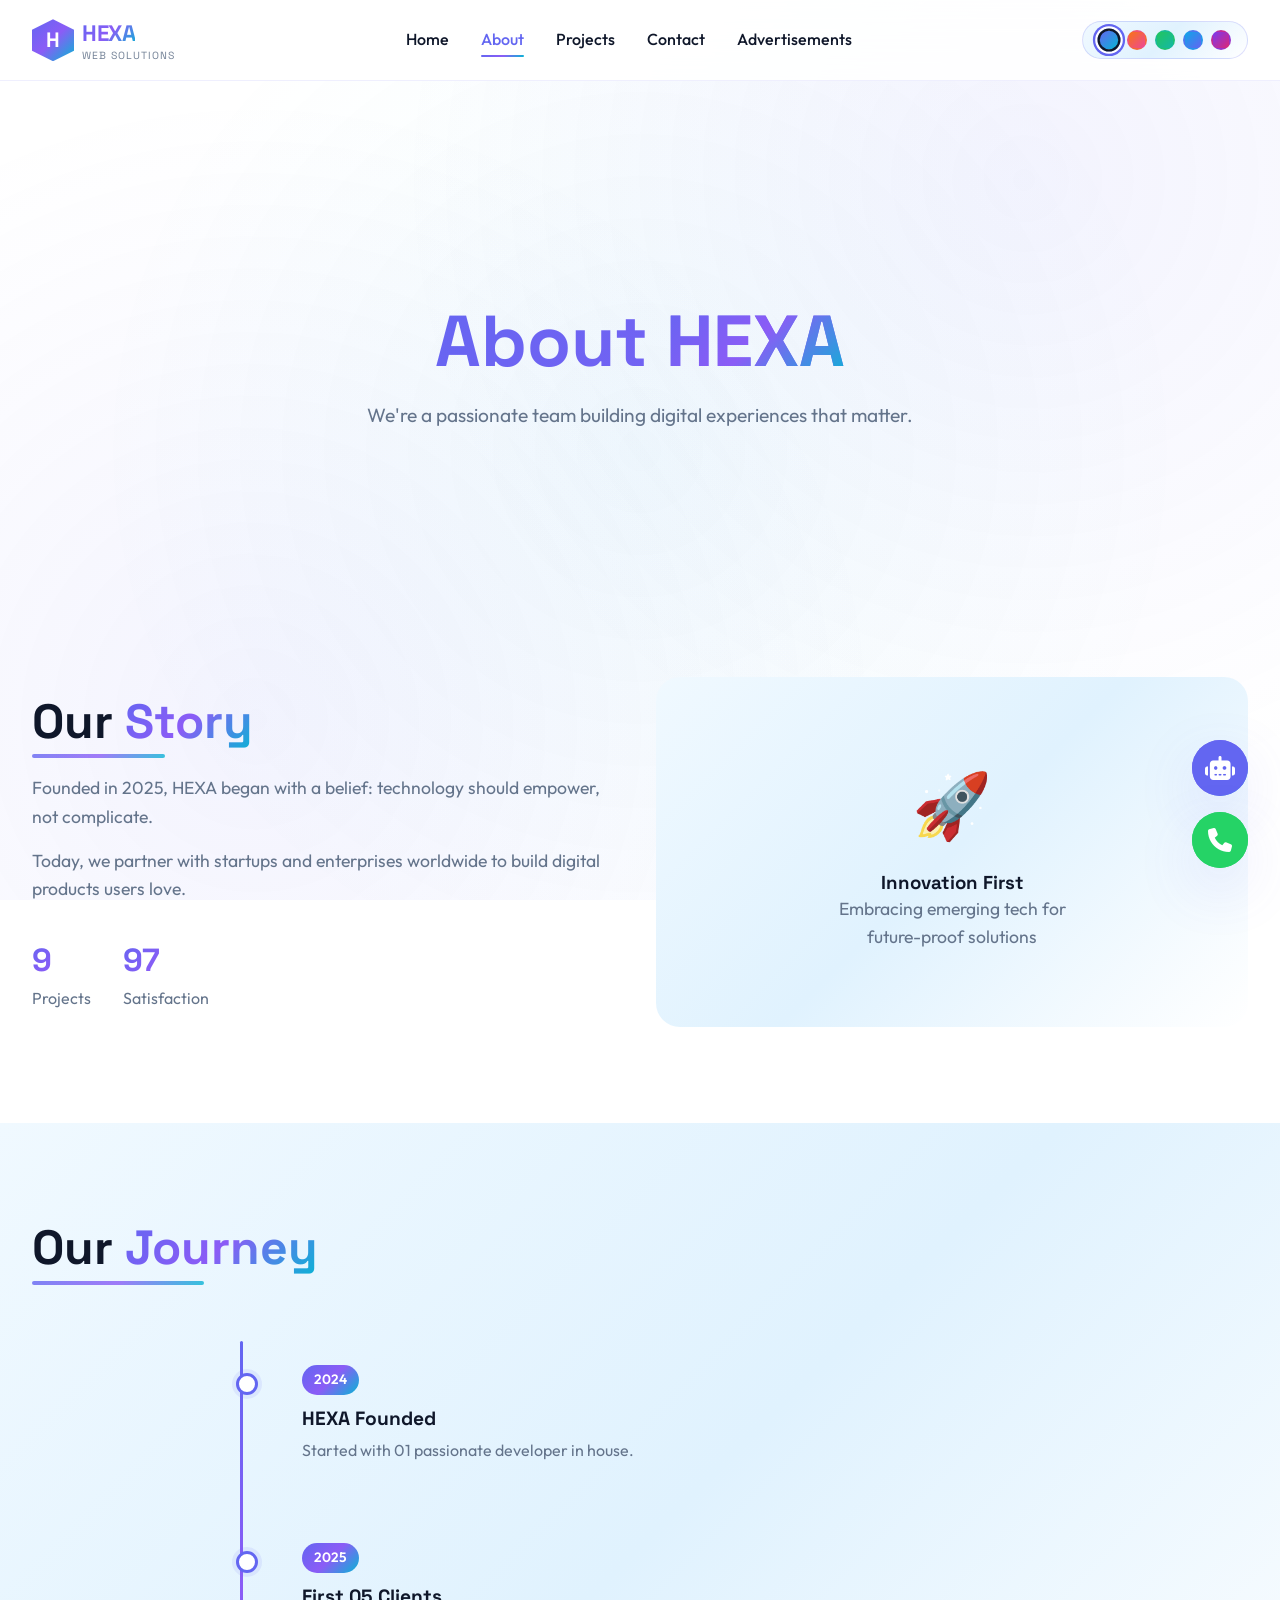
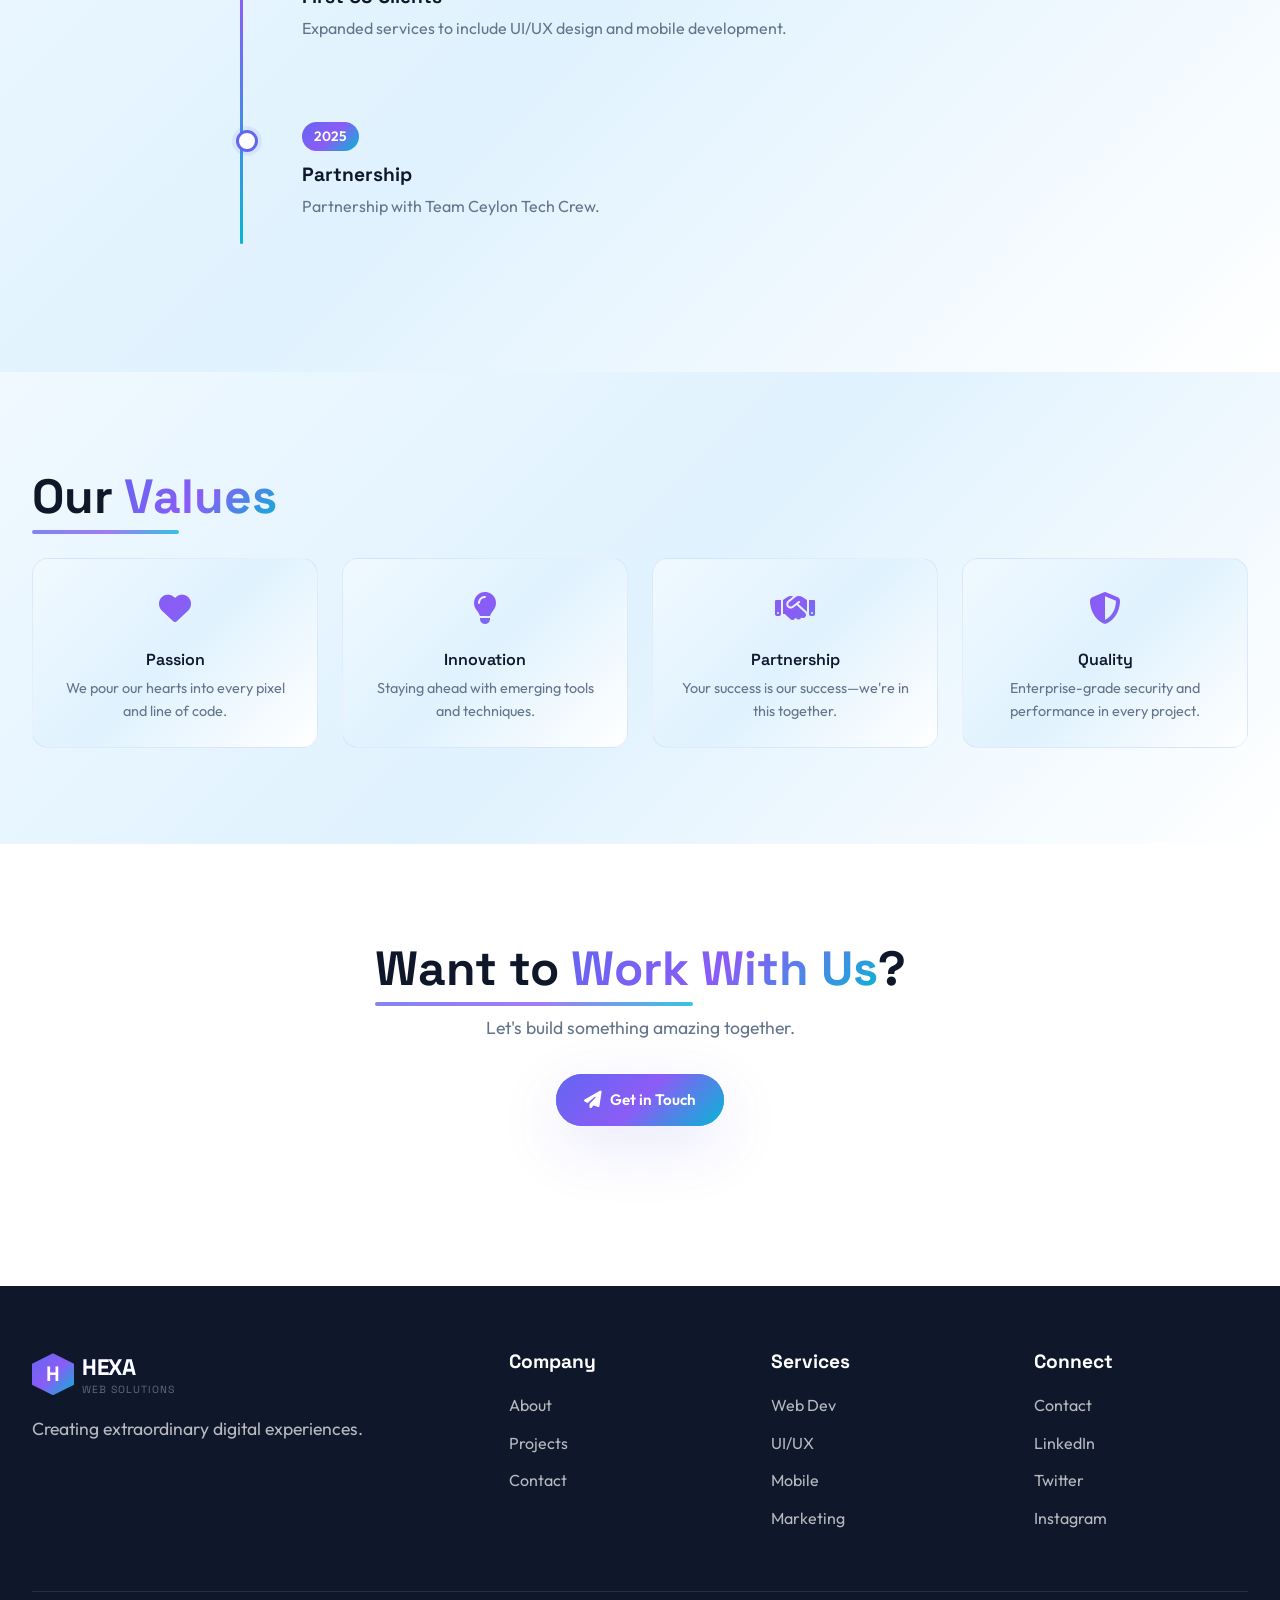
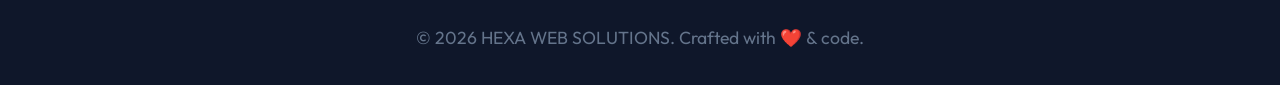
==== about.html @ 8343ac55 "Update about.html" ====
<!DOCTYPE html>
<html lang="en">
<head>
  <meta charset="UTF-8"/>
  <meta name="viewport" content="width=device-width, initial-scale=1.0"/>
  <title>About Us | HEXA WEB SOLUTIONS</title>
  <link rel="stylesheet" href="https://cdnjs.cloudflare.com/ajax/libs/font-awesome/6.4.0/css/all.min.css"/>
  <link href="https://fonts.googleapis.com/css2?family=Outfit:wght@300;400;500;600;700;800&family=Space+Grotesk:wght@400;500;600;700&display=swap" rel="stylesheet"/>
  <link rel="stylesheet" href="style.css"/>
  <link rel="icon" href="data:image/svg+xml,<svg xmlns='http://www.w3.org/2000/svg' viewBox='0 0 100 100'><polygon points='50,5 95,27 95,73 50,95 5,73 5,27' fill='%236366f1'/><text x='50' y='58' font-family='Arial' font-size='40' fill='white' text-anchor='middle' font-weight='bold'>H</text></svg>"/>
</head>
<body>
  <div class="loader"><div class="loader-content"><div class="loader-logo"></div><div class="loader-text">HEXA</div></div></div>
  <div class="particles"></div>

  <header>
    <div class="container">
      <nav>
        <a href="index.html" class="logo-custom">
          <div class="logo-hexagon"></div>
          <div><span class="logo-text-custom">HEXA</span><span class="logo-tagline">Web Solutions</span></div>
        </a>
        <ul class="nav-links">
          <li><a href="index.html">Home</a></li>
          <li><a href="about.html" class="active">About</a></li>
          <li><a href="projects.html">Projects</a></li>
          <li><a href="contact.html">Contact</a></li>

<li><a href="advertisements.html">Advertisements</a></li>
        </ul>
        <div class="theme-switcher">
          <div class="theme-dot aurora active"></div>
          <div class="theme-dot sunset"></div>
          <div class="theme-dot forest"></div>
          <div class="theme-dot ocean"></div>
          <div class="theme-dot royal"></div>
        </div>
        <div class="mobile-toggle"><span></span><span></span><span></span></div>
      </nav>
    </div>
  </header>

  <section class="hero" style="min-height:50vh;padding-top:6rem;text-align:center">
    <div class="container">
      <h1 data-animate>About <span style="background:var(--gradient-1);-webkit-background-clip:text;-webkit-text-fill-color:transparent">HEXA</span></h1>
      <p data-animate style="animation-delay:0.2s;font-size:1.2rem;max-width:650px;margin:1rem auto">We're a passionate team building digital experiences that matter.</p>
    </div>
  </section>

  <!-- Story Section -->
  <section>
    <div class="container">
      <div class="grid" style="grid-template-columns:1fr 1fr;align-items:center">
        <div data-animate>
          <h2 style="margin-bottom:1.5rem">Our <span style="background:var(--gradient-1);-webkit-background-clip:text;-webkit-text-fill-color:transparent">Story</span></h2>
          <p style="margin-bottom:1rem">Founded in 2025, HEXA began with a belief: technology should empower, not complicate.</p>
          <p style="margin-bottom:1.5rem">Today, we partner with startups and enterprises worldwide to build digital products users love.</p>
          <div style="display:flex;gap:2rem;margin-top:2rem">
            <div><div class="stat-number" data-count="10" style="font-size:2rem">0</div><div style="color:var(--gray)">Projects</div></div>
            <div><div class="stat-number" data-count="98" style="font-size:2rem">0</div><div style="color:var(--gray)">Satisfaction</div></div>
          </div>
        </div>
        <div data-animate style="animation-delay:0.2s">
          <div style="background:var(--gradient-2);border-radius:var(--radius-lg);padding:2rem;height:350px;display:flex;align-items:center;justify-content:center;position:relative;overflow:hidden">
            <div style="text-align:center">
              <div style="font-size:4rem;margin-bottom:1rem">🚀</div>
              <h3>Innovation First</h3>
              <p style="max-width:280px;margin:0 auto;color:var(--gray)">Embracing emerging tech for future-proof solutions</p>
            </div>
          </div>
        </div>
      </div>
    </div>
  </section>

  <!-- Timeline -->
  <section style="background:var(--gradient-2)">
    <div class="container">
      <div class="section-header">
        <h2 data-animate>Our <span style="background:var(--gradient-1);-webkit-background-clip:text;-webkit-text-fill-color:transparent">Journey</span></h2>
      </div>
      <div class="timeline">
        <div class="timeline-item" data-animate>
          <span class="timeline-year">2024</span>
          <h4 class="timeline-title">HEXA Founded</h4>
          <p class="timeline-desc">Started with 01 passionate developer in house.</p>
        </div>
        <div class="timeline-item" data-animate style="animation-delay:0.1s">
          <span class="timeline-year">2025</span>
          <h4 class="timeline-title">First 05 Clients</h4>
          <p class="timeline-desc">Expanded services to include UI/UX design and mobile development.</p>
        </div>
        <div class="timeline-item" data-animate style="animation-delay:0.2s">
          <span class="timeline-year">2025</span>
          <h4 class="timeline-title">Partnership</h4>
          <p class="timeline-desc">Partnership with Team Ceylon Tech Crew.</p>
        </div>
        
      </div>
    </div>
  </section>

 

  <!-- Values -->
  <section style="background:var(--gradient-2)">
    <div class="container">
      <div class="section-header">
        <h2 data-animate>Our <span style="background:var(--gradient-1);-webkit-background-clip:text;-webkit-text-fill-color:transparent">Values</span></h2>
      </div>
      <div class="values-grid">
        <div class="value-card" data-animate>
          <div class="value-icon"><i class="fas fa-heart"></i></div>
          <h4 class="value-title">Passion</h4>
          <p class="value-desc">We pour our hearts into every pixel and line of code.</p>
        </div>
        <div class="value-card" data-animate style="animation-delay:0.1s">
          <div class="value-icon"><i class="fas fa-lightbulb"></i></div>
          <h4 class="value-title">Innovation</h4>
          <p class="value-desc">Staying ahead with emerging tools and techniques.</p>
        </div>
        <div class="value-card" data-animate style="animation-delay:0.2s">
          <div class="value-icon"><i class="fas fa-handshake"></i></div>
          <h4 class="value-title">Partnership</h4>
          <p class="value-desc">Your success is our success—we're in this together.</p>
        </div>
        <div class="value-card" data-animate>
          <div class="value-icon"><i class="fas fa-shield-alt"></i></div>
          <h4 class="value-title">Quality</h4>
          <p class="value-desc">Enterprise-grade security and performance in every project.</p>
        </div>
      </div>
    </div>
  </section>

  <!-- CTA -->
  <section style="text-align:center">
    <div class="container">
      <div data-animate>
        <h2 style="margin-bottom:1rem">Want to <span style="background:var(--gradient-1);-webkit-background-clip:text;-webkit-text-fill-color:transparent">Work With Us</span>?</h2>
        <p style="max-width:550px;margin:0 auto 2rem">Let's build something amazing together.</p>
        <a href="contact.html" class="btn btn-primary"><i class="fas fa-paper-plane"></i> Get in Touch</a>
      </div>
    </div>
  </section>

  <!-- Footer (same as index.html) -->
  <footer>
    <div class="container">
      <div class="footer-content">
        <div class="footer-brand">
          <a href="index.html" class="logo-custom">
            <div class="logo-hexagon"></div>
            <div><span class="logo-text-custom">HEXA</span><span class="logo-tagline">Web Solutions</span></div>
          </a>
          <p style="color:rgba(255,255,255,0.7);margin-top:1rem">Creating extraordinary digital experiences.</p>
        </div>
        <div class="footer-links">
          <h4>Company</h4>
          <ul><li><a href="about.html">About</a></li><li><a href="projects.html">Projects</a></li><li><a href="contact.html">Contact</a></li></ul>
        </div>
        <div class="footer-links">
          <h4>Services</h4>
          <ul><li><a href="about.html">Web Dev</a></li><li><a href="about.html">UI/UX</a></li><li><a href="about.html">Mobile</a></li><li><a href="about.html">Marketing</a></li></ul>
        </div>
        <div class="footer-links">
          <h4>Connect</h4>
          <ul><li><a href="contact.html">Contact</a></li><li><a href="#">LinkedIn</a></li><li><a href="#">Twitter</a></li><li><a href="#">Instagram</a></li></ul>
        </div>
      </div>
      <div class="footer-bottom"><p>&copy; 2026 HEXA WEB SOLUTIONS. Crafted with ❤️ & code.</p></div>
    </div>
  </footer>

  <div class="fab-container">
    <button class="fab chatbot"><i class="fas fa-robot"></i></button>
    <button class="fab whatsapp"><i class="fa fa-phone"></i></button>
  </div>
  <div class="chatbot-modal">
    <div class="chatbot-header"><h4><i class="fas fa-robot"></i> HEXA Bot</h4><button class="chatbot-close">&times;</button></div>
    <div class="chatbot-body"><div class="chat-message bot">👋 Hi! I'm HEXA Bot. How can I help?</div></div>
    <div class="chatbot-input"><input type="text" placeholder="Type..."/><button><i class="fas fa-paper-plane"></i></button></div>
  </div>

  <script src="themes.js"></script>
  <script src="script.js"></script>
  <script>
    // Animate counters on about page
    document.addEventListener('DOMContentLoaded', () => {
      document.querySelectorAll('.stat-number[data-count]').forEach(counter => {
        const target = parseInt(counter.dataset.count);
        const duration = 2000;
        const start = performance.now();
        function update(t) {
          const progress = Math.min((t - start) / duration, 1);
          const ease = 1 - Math.pow(1 - progress, 3);
          counter.textContent = Math.floor(ease * target) + (target >= 100 ? '+' : '');
          if (progress < 1) requestAnimationFrame(update);
        }
        requestAnimationFrame(update);
      });
    });
  </script>
</body>
</html>
---- style.css ----
/* ========================================
   HEXA WEB SOLUTIONS - COMPLETE STYLESHEET
   ======================================== */
@import url('https://fonts.googleapis.com/css2?family=Outfit:wght@300;400;500;600;700;800&family=Space+Grotesk:wght@400;500;600;700&display=swap');

/* ========== THEME VARIABLES ========== */
:root {
  --primary: #6366f1;
  --primary-dark: #4f46e5;
  --secondary: #8b5cf6;
  --accent: #06b6d4;
  --accent-2: #14b8a6;
  --dark: #0f172a;
  --light: #f8fafc;
  --white: #ffffff;
  --gray: #64748b;
  --success: #10b981;
  --warning: #f59e0b;
  --danger: #ef4444;
  --gradient-1: linear-gradient(135deg, #6366f1, #8b5cf6, #06b6d4);
  --gradient-2: linear-gradient(135deg, #f0f9ff, #e0f2fe, #ffffff);
  --gradient-3: linear-gradient(135deg, #6366f122, #8b5cf622, transparent);
  --shadow-sm: 0 2px 4px rgba(0,0,0,0.05);
  --shadow: 0 4px 20px rgba(0,0,0,0.08);
  --shadow-lg: 0 20px 60px rgba(99,102,241,0.15);
  --shadow-glow: 0 0 40px rgba(99,102,241,0.3);
  --primary-rgb: 99, 102, 241;
  --accent-rgb: 6, 182, 212;
  --radius: 16px;
  --radius-lg: 24px;
  --radius-xl: 32px;
  --transition: all 0.4s cubic-bezier(0.175, 0.885, 0.32, 1.275);
  --transition-sm: all 0.2s ease;
}

/* ========== THEME VARIANTS ========== */
[data-theme="sunset"] {
  --primary: #f97316; --primary-dark: #ea580c; --secondary: #ec4899; --accent: #fbbf24; --accent-2: #f59e0b;
  --dark: #1e1b4b; --gradient-1: linear-gradient(135deg, #f97316, #ec4899, #fbbf24);
  --gradient-2: linear-gradient(135deg, #fff7ed, #fef3c7, #ffffff);
  --gradient-3: linear-gradient(135deg, #f9731622, #ec489922, transparent);
  --shadow-glow: 0 0 40px rgba(249, 115, 22, 0.3); --shadow-lg: 0 20px 60px rgba(249, 115, 22, 0.15);
  --primary-rgb: 249, 115, 22; --accent-rgb: 251, 191, 36;
}
[data-theme="forest"] {
  --primary: #22c55e; --primary-dark: #16a34a; --secondary: #14b8a6; --accent: #84cc16; --accent-2: #65a30d;
  --dark: #022c22; --gradient-1: linear-gradient(135deg, #22c55e, #14b8a6, #84cc16);
  --gradient-2: linear-gradient(135deg, #f0fdf4, #dcfce7, #ffffff);
  --gradient-3: linear-gradient(135deg, #22c55e22, #14b8a622, transparent);
  --shadow-glow: 0 0 40px rgba(34, 197, 94, 0.3); --shadow-lg: 0 20px 60px rgba(34, 197, 94, 0.15);
  --primary-rgb: 34, 197, 94; --accent-rgb: 132, 204, 22;
}
[data-theme="ocean"] {
  --primary: #0ea5e9; --primary-dark: #0284c7; --secondary: #6366f1; --accent: #22d3ee; --accent-2: #06b6d4;
  --dark: #0c1929; --gradient-1: linear-gradient(135deg, #0ea5e9, #6366f1, #22d3ee);
  --gradient-2: linear-gradient(135deg, #f0f9ff, #e0f2fe, #ffffff);
  --gradient-3: linear-gradient(135deg, #0ea5e922, #6366f122, transparent);
  --shadow-glow: 0 0 40px rgba(14, 165, 233, 0.3); --shadow-lg: 0 20px 60px rgba(14, 165, 233, 0.15);
  --primary-rgb: 14, 165, 233; --accent-rgb: 34, 211, 238;
}
[data-theme="royal"] {
  --primary: #7c3aed; --primary-dark: #6d28d9; --secondary: #db2777; --accent: #f472b6; --accent-2: #ec4899;
  --dark: #1e1b3a; --gradient-1: linear-gradient(135deg, #7c3aed, #db2777, #f472b6);
  --gradient-2: linear-gradient(135deg, #faf5ff, #f3e8ff, #ffffff);
  --gradient-3: linear-gradient(135deg, #7c3aed22, #db277722, transparent);
  --shadow-glow: 0 0 40px rgba(124, 58, 237, 0.3); --shadow-lg: 0 20px 60px rgba(124, 58, 237, 0.15);
  --primary-rgb: 124, 58, 237; --accent-rgb: 244, 114, 182;
}

/* ========== RESET & BASE ========== */
* { margin: 0; padding: 0; box-sizing: border-box; }
html { scroll-behavior: smooth; }
body {
  font-family: 'Outfit', sans-serif;
  background: var(--white);
  color: var(--dark);
  line-height: 1.6;
  overflow-x: hidden;
  position: relative;
}
body::before {
  content: ''; position: fixed; top: 0; left: 0; width: 100%; height: 100%;
  background: radial-gradient(circle at 20% 80%, rgba(var(--primary-rgb), 0.08) 0%, transparent 50%),
              radial-gradient(circle at 80% 20%, rgba(var(--primary-rgb), 0.08) 0%, transparent 50%),
              radial-gradient(circle at 50% 50%, rgba(var(--accent-rgb), 0.05) 0%, transparent 70%);
  pointer-events: none; z-index: -1; transition: background 0.5s ease;
}
h1, h2, h3, h4, h5, h6 { font-family: 'Space Grotesk', sans-serif; font-weight: 700; line-height: 1.2; }
h1 { font-size: clamp(2.5rem, 8vw, 4.5rem); background: var(--gradient-1); -webkit-background-clip: text; -webkit-text-fill-color: transparent; background-clip: text; animation: gradientShift 8s ease infinite; background-size: 300% 300%; }
@keyframes gradientShift { 0%, 100% { background-position: 0% 50%; } 50% { background-position: 100% 50%; } }
h2 { font-size: clamp(2rem, 5vw, 3rem); color: var(--dark); position: relative; display: inline-block; }
h2::after { content: ''; position: absolute; bottom: -8px; left: 0; width: 60%; height: 4px; background: var(--gradient-1); border-radius: 2px; opacity: 0.8; }
p { color: var(--gray); font-size: 1.1rem; }
a { text-decoration: none; color: inherit; transition: var(--transition-sm); }

/* ========== LAYOUT ========== */
.container { max-width: 1400px; margin: 0 auto; padding: 0 2rem; }
section { padding: 6rem 0; }
.grid { display: grid; gap: 2rem; grid-template-columns: repeat(auto-fit, minmax(300px, 1fr)); }

/* ========== HEADER & NAV ========== */
header { position: fixed; top: 0; left: 0; right: 0; z-index: 1000; padding: 1rem 0; transition: var(--transition); background: rgba(255,255,255,0.9); backdrop-filter: blur(20px); border-bottom: 1px solid rgba(var(--primary-rgb), 0.1); }
header.scrolled { padding: 0.75rem 0; box-shadow: var(--shadow); }
nav { display: flex; justify-content: space-between; align-items: center; }
.logo-custom { display: flex; align-items: center; gap: 0.5rem; font-family: 'Space Grotesk', sans-serif; font-weight: 800; font-size: 1.4rem; text-decoration: none; color: var(--dark); }
.logo-hexagon { width: 42px; height: 42px; position: relative; display: flex; align-items: center; justify-content: center; background: var(--gradient-1); clip-path: polygon(50% 0%, 100% 25%, 100% 75%, 50% 100%, 0% 75%, 0% 25%); transition: var(--transition); box-shadow: var(--shadow-glow); }
.logo-hexagon::before { content: 'H'; color: white; font-weight: 800; font-size: 1.3rem; font-family: 'Space Grotesk', sans-serif; }
.logo-hexagon:hover { transform: rotate(30deg) scale(1.1); box-shadow: 0 0 60px rgba(var(--primary-rgb), 0.6); }
.logo-text-custom { background: var(--gradient-1); -webkit-background-clip: text; -webkit-text-fill-color: transparent; background-clip: text; letter-spacing: -0.5px; }
.logo-tagline { display: block; font-size: 0.65rem; font-weight: 400; color: var(--gray); letter-spacing: 1px; text-transform: uppercase; margin-top: -4px; opacity: 0.9; }
.nav-links { display: flex; gap: 2rem; list-style: none; }
.nav-links a { font-weight: 500; position: relative; padding: 0.5rem 0; color: var(--dark); }
.nav-links a::after { content: ''; position: absolute; bottom: 0; left: 0; width: 0; height: 2px; background: var(--gradient-1); transition: var(--transition-sm); border-radius: 2px; }
.nav-links a:hover::after, .nav-links a.active::after { width: 100%; }
.nav-links a:hover, .nav-links a.active { color: var(--primary); }
.theme-switcher { display: flex; align-items: center; gap: 0.5rem; padding: 0.5rem 1rem; border-radius: 50px; background: var(--gradient-2); border: 1px solid rgba(var(--primary-rgb), 0.2); }
.theme-dot { width: 20px; height: 20px; border-radius: 50%; cursor: pointer; border: 2px solid transparent; transition: var(--transition-sm); }
.theme-dot.active { border-color: var(--dark); transform: scale(1.15); box-shadow: 0 0 0 2px var(--white), 0 0 0 4px var(--primary); }
.theme-dot.aurora { background: linear-gradient(135deg, #6366f1, #06b6d4); }
.theme-dot.sunset { background: linear-gradient(135deg, #f97316, #ec4899); }
.theme-dot.forest { background: linear-gradient(135deg, #22c55e, #14b8a6); }
.theme-dot.ocean { background: linear-gradient(135deg, #0ea5e9, #6366f1); }
.theme-dot.royal { background: linear-gradient(135deg, #7c3aed, #db2777); }
.mobile-toggle { display: none; flex-direction: column; gap: 5px; cursor: pointer; padding: 0.5rem; }
.mobile-toggle span { width: 25px; height: 3px; background: var(--dark); border-radius: 3px; transition: var(--transition-sm); }

/* ========== HERO ========== */
.hero { min-height: 100vh; display: flex; align-items: center; padding: 8rem 0 4rem; position: relative; overflow: hidden; }
.hero-content-compact { max-width: 650px; animation: fadeInUp 1s ease; }
@keyframes fadeInUp { from { opacity: 0; transform: translateY(40px); } to { opacity: 1; transform: translateY(0); } }
.hero-buttons-compact { display: flex; gap: 0.875rem; flex-wrap: wrap; margin-top: 1.5rem; }
.hero-shapes { position: absolute; width: 100%; height: 100%; top: 0; left: 0; pointer-events: none; }
.shape { position: absolute; border-radius: 50%; background: var(--gradient-3); animation: pulse 4s ease-in-out infinite; }
.shape:nth-child(1) { width: 300px; height: 300px; top: 10%; right: 20%; animation-delay: 0s; }
.shape:nth-child(2) { width: 200px; height: 200px; bottom: 20%; left: 10%; animation-delay: 2s; }
@keyframes pulse { 0%, 100% { transform: scale(1); opacity: 0.5; } 50% { transform: scale(1.2); opacity: 0.8; } }

/* ========== BUTTONS ========== */
.btn { display: inline-flex; align-items: center; gap: 0.5rem; padding: 0.875rem 1.75rem; border-radius: 50px; font-weight: 600; font-size: 0.95rem; cursor: pointer; transition: var(--transition); border: none; position: relative; overflow: hidden; }
.btn::before { content: ''; position: absolute; top: 0; left: -100%; width: 100%; height: 100%; background: var(--gradient-1); transition: var(--transition); z-index: -1; }
.btn-primary { background: var(--gradient-1); color: white; box-shadow: var(--shadow-lg); }
.btn-primary:hover { transform: translateY(-3px); box-shadow: 0 25px 80px rgba(var(--primary-rgb), 0.4); }
.btn-primary::before { left: 0; }
.btn-secondary { background: transparent; color: var(--primary); border: 2px solid var(--primary); }
.btn-secondary:hover { background: var(--primary); color: white; transform: translateY(-3px); }
.btn i { font-size: 1.1rem; }

/* ========== STATS ========== */
.stats-bar { display: grid; grid-template-columns: repeat(3, 1fr); gap: 1.5rem; padding: 2rem; background: var(--gradient-2); border-radius: var(--radius-lg); margin: 3rem 0; border: 1px solid rgba(var(--primary-rgb), 0.1); }
.stat-item { text-align: center; }
.stat-number { font-size: 2.5rem; font-weight: 700; background: var(--gradient-1); -webkit-background-clip: text; -webkit-text-fill-color: transparent; font-family: 'Space Grotesk', sans-serif; }
.stat-label { color: var(--gray); font-size: 0.95rem; margin-top: 0.25rem; }

/* ========== CARDS ========== */
.card { background: var(--white); border-radius: var(--radius-lg); padding: 2rem; box-shadow: var(--shadow); transition: var(--transition); border: 1px solid rgba(var(--primary-rgb), 0.1); position: relative; overflow: hidden; }
.card::before { content: ''; position: absolute; top: 0; left: 0; right: 0; height: 4px; background: var(--gradient-1); transform: scaleX(0); transition: var(--transition-sm); transform-origin: left; }
.card:hover { transform: translateY(-8px); box-shadow: var(--shadow-lg); }
.card:hover::before { transform: scaleX(1); }
.card-icon { width: 60px; height: 60px; border-radius: 16px; background: var(--gradient-1); display: flex; align-items: center; justify-content: center; margin-bottom: 1.5rem; font-size: 1.5rem; color: white; }
.card h3 { font-size: 1.5rem; margin-bottom: 0.75rem; color: var(--dark); }
.services { background: var(--gradient-2); }
.service-card { text-align: center; padding: 2.5rem 2rem; }
.service-card .card-icon { margin: 0 auto 1.5rem; }
.project-link { display: inline-flex; align-items: center; gap: 0.5rem; color: var(--primary); font-weight: 500; margin-top: 1rem; }
.project-link:hover { gap: 0.75rem; }

/* ========== PROJECTS ========== */
.project-filters { display: flex; justify-content: center; gap: 0.75rem; flex-wrap: wrap; margin-bottom: 2.5rem; }
.filter-btn { padding: 0.625rem 1.5rem; border-radius: 25px; border: 2px solid rgba(var(--primary-rgb), 0.3); background: transparent; color: var(--dark); font-weight: 500; cursor: pointer; transition: var(--transition-sm); font-size: 0.9rem; }
.filter-btn.active, .filter-btn:hover { background: var(--gradient-1); color: white; border-color: transparent; transform: translateY(-2px); }
.project-grid { display: grid; grid-template-columns: repeat(auto-fit, minmax(320px, 1fr)); gap: 2rem; }
.project-card { border-radius: var(--radius-lg); overflow: hidden; background: var(--white); border: 1px solid rgba(var(--primary-rgb), 0.1); transition: var(--transition); position: relative; }
.project-card:hover { transform: translateY(-8px); box-shadow: var(--shadow-lg); border-color: var(--primary); }
.project-thumb { position: relative; height: 220px; background: var(--gradient-1); display: flex; align-items: center; justify-content: center; color: white; font-size: 3.5rem; overflow: hidden; }
.project-thumb::after { content: ''; position: absolute; inset: 0; background: linear-gradient(to top, rgba(15,23,42,0.9), transparent 60%); opacity: 0; transition: var(--transition-sm); }
.project-card:hover .project-thumb::after { opacity: 1; }
.project-overlay { position: absolute; bottom: 0; left: 0; right: 0; padding: 1.5rem; color: white; transform: translateY(20px); opacity: 0; transition: var(--transition); }
.project-card:hover .project-overlay { transform: translateY(0); opacity: 1; }
.project-overlay h4 { font-size: 1.3rem; margin-bottom: 0.5rem; }
.project-overlay p { color: rgba(255,255,255,0.9); font-size: 0.95rem; margin-bottom: 1rem; }
.project-overlay .btn { padding: 0.5rem 1.25rem; font-size: 0.85rem; background: white; color: var(--primary); }
.project-info { padding: 1.5rem; }
.project-info h3 { font-size: 1.3rem; color: var(--dark); margin-bottom: 0.75rem; }
.project-info p { font-size: 0.95rem; margin-bottom: 1rem; }
.project-meta { display: flex; gap: 1rem; flex-wrap: wrap; margin-bottom: 1rem; }
.project-meta span { padding: 0.25rem 0.75rem; background: rgba(var(--primary-rgb), 0.1); color: var(--primary); border-radius: 15px; font-size: 0.8rem; font-weight: 500; }

/* ========== CONTACT ========== */
.contact-hero { text-align: center; padding: 2rem 0 4rem; }
.contact-grid { display: grid; grid-template-columns: 1fr 1.2fr; gap: 4rem; align-items: start; }
.contact-sidebar { position: sticky; top: 100px; display: flex; flex-direction: column; gap: 2rem; }
.contact-cards { display: grid; gap: 1rem; }
.contact-card { display: flex; align-items: flex-start; gap: 1.25rem; padding: 1.25rem; border-radius: var(--radius); background: var(--white); border: 1px solid rgba(var(--primary-rgb), 0.1); transition: var(--transition); cursor: pointer; }
.contact-card:hover { transform: translateX(6px); border-color: var(--primary); box-shadow: var(--shadow); }
.contact-card-icon { width: 48px; height: 48px; border-radius: 14px; background: var(--gradient-1); display: flex; align-items: center; justify-content: center; color: white; font-size: 1.2rem; flex-shrink: 0; }
.contact-card-info span:first-child { display: block; font-weight: 600; color: var(--dark); margin-bottom: 0.25rem; }
.contact-card-info span:last-child { color: var(--gray); font-size: 0.95rem; }
.contact-form { background: var(--white); border-radius: var(--radius-lg); padding: 2.5rem; box-shadow: var(--shadow); border: 1px solid rgba(var(--primary-rgb), 0.1); }
.contact-form h3 { margin-bottom: 1.5rem; color: var(--dark); }
.form-row { display: grid; grid-template-columns: 1fr 1fr; gap: 1.5rem; }
.form-group { margin-bottom: 1.25rem; }
.form-group label { display: block; margin-bottom: 0.5rem; font-weight: 500; color: var(--dark); font-size: 0.95rem; }
.form-group input, .form-group select, .form-group textarea { width: 100%; padding: 1rem 1.25rem; border: 2px solid rgba(var(--primary-rgb), 0.2); border-radius: 12px; font-size: 1rem; font-family: inherit; transition: var(--transition-sm); background: var(--white); }
.form-group input:focus, .form-group select:focus, .form-group textarea:focus { outline: none; border-color: var(--primary); box-shadow: 0 0 0 4px rgba(var(--primary-rgb), 0.1); }
.form-group textarea { min-height: 140px; resize: vertical; }
.file-upload { border: 2px dashed rgba(var(--primary-rgb), 0.3); border-radius: 12px; padding: 1.5rem; text-align: center; cursor: pointer; transition: var(--transition-sm); background: var(--gradient-2); }
.file-upload:hover { border-color: var(--primary); background: rgba(var(--primary-rgb), 0.05); }
.file-upload input { display: none; }
.file-upload-icon { font-size: 2rem; color: var(--primary); margin-bottom: 0.5rem; }
.file-upload-text { color: var(--gray); font-size: 0.9rem; }
.file-upload-name { margin-top: 0.75rem; color: var(--dark); font-weight: 500; font-size: 0.9rem; }
.form-actions { display: flex; gap: 1rem; margin-top: 1.5rem; flex-wrap: wrap; }
.btn-submit { flex: 1; min-width: 200px; justify-content: center; }
.btn-reset { padding: 1rem 2rem; border-radius: 50px; background: transparent; color: var(--gray); border: 2px solid rgba(var(--primary-rgb), 0.3); font-weight: 500; cursor: pointer; transition: var(--transition-sm); }
.btn-reset:hover { border-color: var(--primary); color: var(--primary); }
.quick-contact { background: var(--gradient-2); border-radius: var(--radius-lg); padding: 1.75rem; border: 1px solid rgba(var(--primary-rgb), 0.1); }
.quick-contact h4 { margin-bottom: 1.25rem; color: var(--dark); }
.quick-links { display: flex; flex-direction: column; gap: 0.875rem; }
.quick-link { display: flex; align-items: center; gap: 1rem; padding: 0.75rem; border-radius: 12px; transition: var(--transition-sm); }
.quick-link:hover { background: rgba(var(--primary-rgb), 0.1); }
.quick-link i { width: 36px; height: 36px; border-radius: 10px; background: var(--gradient-1); display: flex; align-items: center; justify-content: center; color: white; font-size: 1rem; }
.quick-link-text span:first-child { display: block; font-weight: 500; color: var(--dark); font-size: 0.95rem; }
.quick-link-text span:last-child { color: var(--gray); font-size: 0.9rem; }
.social-proof { text-align: center; padding: 1.5rem; background: var(--white); border-radius: var(--radius-lg); border: 1px solid rgba(var(--primary-rgb), 0.1); }
.social-proof p { margin-bottom: 1rem; color: var(--dark); font-weight: 500; }
.trust-badges { display: flex; justify-content: center; gap: 1rem; flex-wrap: wrap; }
.trust-badge { display: flex; align-items: center; gap: 0.5rem; padding: 0.5rem 1rem; border-radius: 25px; background: var(--gradient-2); font-size: 0.85rem; border: 1px solid rgba(var(--primary-rgb), 0.2); }
.trust-badge i { color: var(--success); }
.contact-map { background: var(--gradient-2); border-radius: var(--radius-lg); height: 280px; display: flex; align-items: center; justify-content: center; border: 2px dashed rgba(var(--primary-rgb), 0.3); position: relative; overflow: hidden; }
.contact-map::before { content: ''; position: absolute; width: 200%; height: 200%; background: radial-gradient(circle, rgba(var(--primary-rgb), 0.1) 0%, transparent 70%); animation: pulse 3s ease-in-out infinite; }
.contact-map i { font-size: 3rem; color: var(--primary); z-index: 1; }
.contact-map-text { position: absolute; bottom: 1rem; left: 50%; transform: translateX(-50%); color: var(--gray); font-size: 0.9rem; z-index: 1; }

/* ========== FEEDBACKS ========== */
.feedback-hero { text-align: center; padding: 2rem 0 4rem; }
.feedback-grid { display: grid; grid-template-columns: repeat(auto-fit, minmax(350px, 1fr)); gap: 2rem; margin-bottom: 4rem; }
.feedback-card { background: var(--white); border-radius: var(--radius-lg); padding: 2rem; border: 1px solid rgba(var(--primary-rgb), 0.1); transition: var(--transition); position: relative; }
.feedback-card:hover { transform: translateY(-6px); box-shadow: var(--shadow-lg); border-color: var(--primary); }
.feedback-card::before { content: '"'; position: absolute; top: 1rem; right: 1.5rem; font-size: 4rem; color: rgba(var(--primary-rgb), 0.1); font-family: Georgia, serif; line-height: 1; }
.feedback-header { display: flex; align-items: center; gap: 1rem; margin-bottom: 1.25rem; }
.feedback-avatar { width: 56px; height: 56px; border-radius: 50%; background: var(--gradient-1); display: flex; align-items: center; justify-content: center; color: white; font-weight: 700; font-size: 1.3rem; flex-shrink: 0; }
.feedback-info h4 { color: var(--dark); font-size: 1.15rem; margin-bottom: 0.125rem; }
.feedback-info span { color: var(--gray); font-size: 0.9rem; }
.feedback-rating { color: #fbbf24; font-size: 1rem; margin-bottom: 1rem; }
.feedback-text { color: var(--dark); line-height: 1.7; font-style: italic; }
.feedback-meta { display: flex; align-items: center; gap: 1rem; margin-top: 1.5rem; padding-top: 1.25rem; border-top: 1px solid rgba(var(--primary-rgb), 0.1); font-size: 0.85rem; color: var(--gray); }
.feedback-meta i { color: var(--success); }
.video-testimonial { background: var(--gradient-2); border-radius: var(--radius-xl); padding: 3rem 2rem; text-align: center; margin: 3rem 0; border: 1px solid rgba(var(--primary-rgb), 0.1); }
.video-placeholder { max-width: 700px; margin: 0 auto 2rem; aspect-ratio: 16/9; background: linear-gradient(135deg, var(--primary), var(--secondary)); border-radius: var(--radius-lg); display: flex; align-items: center; justify-content: center; cursor: pointer; position: relative; overflow: hidden; transition: var(--transition); }
.video-placeholder:hover { transform: scale(1.02); box-shadow: var(--shadow-lg); }
.video-placeholder::after { content: ''; position: absolute; width: 80px; height: 80px; border-radius: 50%; background: rgba(255,255,255,0.95); }
.video-placeholder::before { content: '▶'; position: absolute; font-size: 2rem; color: var(--primary); margin-left: 4px; z-index: 1; }
.video-testimonial h4 { font-size: 1.5rem; color: var(--dark); margin-bottom: 0.75rem; }
.video-testimonial p { max-width: 600px; margin: 0 auto; }

/* ========== FAQ & TIMELINE ========== */
.faq-container { max-width: 800px; margin: 0 auto; }
.faq-item { margin-bottom: 1rem; border-radius: var(--radius); border: 1px solid rgba(var(--primary-rgb), 0.2); overflow: hidden; }
.faq-question { padding: 1.25rem 1.5rem; background: var(--white); display: flex; justify-content: space-between; align-items: center; cursor: pointer; font-weight: 600; color: var(--dark); transition: var(--transition-sm); }
.faq-question:hover { background: var(--gradient-2); }
.faq-question i { transition: transform 0.3s ease; }
.faq-item.active .faq-question i { transform: rotate(180deg); }
.faq-answer { padding: 0 1.5rem; max-height: 0; overflow: hidden; transition: max-height 0.3s ease, padding 0.3s ease; background: var(--gradient-2); color: var(--gray); }
.faq-item.active .faq-answer { padding: 1rem 1.5rem 1.5rem; max-height: 500px; }
.timeline { position: relative; max-width: 800px; margin: 4rem auto 0; padding-left: 30px; }
.timeline::before { content: ''; position: absolute; left: 0; top: 0; height: 100%; width: 3px; background: var(--gradient-1); border-radius: 3px; }
.timeline-item { position: relative; padding: 1.5rem 0 1.5rem 2rem; margin-bottom: 2rem; }
.timeline-item::before { content: ''; position: absolute; left: -34px; top: 2rem; width: 16px; height: 16px; border-radius: 50%; background: var(--white); border: 3px solid var(--primary); box-shadow: 0 0 0 4px rgba(var(--primary-rgb), 0.1); z-index: 1; }
.timeline-year { display: inline-block; padding: 0.25rem 0.75rem; background: var(--gradient-1); color: white; border-radius: 20px; font-weight: 600; font-size: 0.85rem; margin-bottom: 0.75rem; }
.timeline-title { font-size: 1.2rem; color: var(--dark); margin-bottom: 0.5rem; }
.timeline-desc { color: var(--gray); font-size: 1rem; }

/* ========== TEAM & VALUES ========== */
.team-grid { display: grid; grid-template-columns: repeat(auto-fit, minmax(250px, 1fr)); gap: 2rem; margin-top: 3rem; }
.team-card { text-align: center; padding: 2rem 1.5rem; border-radius: var(--radius-lg); background: var(--white); border: 1px solid rgba(var(--primary-rgb), 0.1); transition: var(--transition); }
.team-card:hover { transform: translateY(-8px); box-shadow: var(--shadow-lg); border-color: var(--primary); }
.team-avatar { width: 120px; height: 120px; border-radius: 50%; margin: 0 auto 1.25rem; background: var(--gradient-1); display: flex; align-items: center; justify-content: center; color: white; font-size: 2.5rem; font-weight: 700; position: relative; overflow: hidden; }
.team-avatar::after { content: ''; position: absolute; inset: 0; background: linear-gradient(135deg, transparent 40%, rgba(255,255,255,0.3) 60%); transform: translateX(-100%); transition: transform 0.6s ease; }
.team-card:hover .team-avatar::after { transform: translateX(100%); }
.team-name { font-size: 1.3rem; color: var(--dark); margin-bottom: 0.25rem; }
.team-role { color: var(--primary); font-weight: 500; margin-bottom: 1rem; display: block; }
.team-social { display: flex; justify-content: center; gap: 0.75rem; }
.team-social a { width: 36px; height: 36px; border-radius: 10px; background: var(--gradient-2); display: flex; align-items: center; justify-content: center; color: var(--primary); transition: var(--transition-sm); }
.team-social a:hover { background: var(--gradient-1); color: white; transform: translateY(-3px); }
.values-grid { display: grid; grid-template-columns: repeat(auto-fit, minmax(200px, 1fr)); gap: 1.5rem; margin-top: 2rem; }
.value-card { text-align: center; padding: 1.5rem; border-radius: var(--radius); background: var(--gradient-2); border: 1px solid rgba(var(--primary-rgb), 0.1); }
.value-icon { font-size: 2rem; margin-bottom: 1rem; background: var(--gradient-1); -webkit-background-clip: text; -webkit-text-fill-color: transparent; }
.value-title { font-weight: 600; color: var(--dark); margin-bottom: 0.5rem; }
.value-desc { font-size: 0.9rem; color: var(--gray); }

/* ========== FOOTER ========== */
footer { background: var(--dark); color: var(--light); padding: 4rem 0 2rem; margin-top: 4rem; }
.footer-content { display: grid; grid-template-columns: 2fr 1fr 1fr 1fr; gap: 3rem; margin-bottom: 3rem; }
.footer-brand .logo-custom { margin-bottom: 1rem; }
.footer-brand .logo-text-custom { -webkit-text-fill-color: white; }
.footer-brand p { color: rgba(255,255,255,0.7); margin-bottom: 1.5rem; }
.footer-links h4 { color: white; margin-bottom: 1.25rem; font-size: 1.2rem; }
.footer-links ul { list-style: none; }
.footer-links li { margin-bottom: 0.75rem; }
.footer-links a { color: rgba(255,255,255,0.7); transition: var(--transition-sm); }
.footer-links a:hover { color: var(--accent); transform: translateX(4px); }
.footer-bottom { text-align: center; padding-top: 2rem; border-top: 1px solid rgba(255,255,255,0.1); color: rgba(255,255,255,0.6); font-size: 0.95rem; }

/* ========== FLOATING & CHATBOT ========== */
.fab-container { position: fixed; bottom: 2rem; right: 2rem; display: flex; flex-direction: column; gap: 1rem; z-index: 9999; }
.fab { width: 56px; height: 56px; border-radius: 50%; display: flex; align-items: center; justify-content: center; color: white; font-size: 1.5rem; box-shadow: var(--shadow-lg); transition: var(--transition); cursor: pointer; border: none; position: relative; overflow: hidden; }
.fab::before { content: ''; position: absolute; top: 0; left: 0; width: 100%; height: 100%; background: var(--gradient-1); z-index: -1; transition: var(--transition); }
.fab:hover { transform: translateY(-4px) scale(1.05); box-shadow: 0 25px 80px rgba(var(--primary-rgb), 0.5); }
.fab.whatsapp { background: #25D366; }
.fab.whatsapp::before { background: #25D366; }
.fab.chatbot { background: var(--primary); }
.chatbot-modal { position: fixed; bottom: 90px; right: 2rem; width: 380px; max-height: 500px; background: white; border-radius: var(--radius-lg); box-shadow: var(--shadow-lg); display: none; flex-direction: column; overflow: hidden; z-index: 9998; animation: slideUp 0.3s ease; border: 1px solid rgba(var(--primary-rgb), 0.2); }
@keyframes slideUp { from { opacity: 0; transform: translateY(20px); } to { opacity: 1; transform: translateY(0); } }
.chatbot-modal.active { display: flex; }
.chatbot-header { padding: 1.25rem 1.5rem; background: var(--gradient-1); color: white; display: flex; align-items: center; justify-content: space-between; }
.chatbot-header h4 { display: flex; align-items: center; gap: 0.5rem; font-size: 1.1rem; }
.chatbot-close { background: none; border: none; color: white; font-size: 1.5rem; cursor: pointer; opacity: 0.9; transition: var(--transition-sm); }
.chatbot-close:hover { opacity: 1; transform: rotate(90deg); }
.chatbot-body { flex: 1; padding: 1.5rem; overflow-y: auto; display: flex; flex-direction: column; gap: 1rem; background: var(--light); }
.chat-message { max-width: 85%; padding: 0.875rem 1.25rem; border-radius: 18px; font-size: 0.95rem; line-height: 1.5; }
.chat-message.bot { align-self: flex-start; background: white; border-bottom-left-radius: 6px; box-shadow: var(--shadow-sm); }
.chat-message.user { align-self: flex-end; background: var(--gradient-1); color: white; border-bottom-right-radius: 6px; }
.chatbot-input { padding: 1rem 1.5rem; border-top: 1px solid rgba(0,0,0,0.08); display: flex; gap: 0.75rem; background: white; }
.chatbot-input input { flex: 1; padding: 0.875rem 1.25rem; border: 2px solid rgba(var(--primary-rgb), 0.2); border-radius: 25px; font-size: 0.95rem; outline: none; transition: var(--transition-sm); }
.chatbot-input input:focus { border-color: var(--primary); }
.chatbot-input button { width: 40px; height: 40px; border-radius: 50%; background: var(--gradient-1); border: none; color: white; cursor: pointer; display: flex; align-items: center; justify-content: center; transition: var(--transition-sm); }
.chatbot-input button:hover { transform: scale(1.05); }

/* ========== LOADER & ANIMATIONS ========== */
.loader { position: fixed; top: 0; left: 0; width: 100%; height: 100%; background: var(--white); display: flex; align-items: center; justify-content: center; z-index: 10000; transition: opacity 0.5s ease, visibility 0.5s ease; }
.loader.hidden { opacity: 0; visibility: hidden; }
.loader-content { text-align: center; }
.loader-logo { width: 80px; height: 80px; border-radius: 50%; border: 4px solid var(--primary); border-top-color: transparent; animation: spin 1s linear infinite; margin: 0 auto 1.5rem; }
@keyframes spin { to { transform: rotate(360deg); } }
.loader-text { font-family: 'Space Grotesk', sans-serif; font-weight: 600; background: var(--gradient-1); -webkit-background-clip: text; -webkit-text-fill-color: transparent; font-size: 1.2rem; }
.success-message { position: fixed; top: 2rem; right: 2rem; padding: 1rem 1.5rem; background: var(--success); color: white; border-radius: 12px; box-shadow: var(--shadow-lg); display: flex; align-items: center; gap: 0.75rem; z-index: 10001; animation: slideIn 0.3s ease, fadeOut 0.5s ease 2.5s forwards; max-width: 350px; }
@keyframes slideIn { from { opacity: 0; transform: translateX(100px); } to { opacity: 1; transform: translateX(0); } }
@keyframes fadeOut { to { opacity: 0; transform: translateX(100px); } }
[data-animate] { opacity: 0; transform: translateY(30px); transition: opacity 0.6s ease, transform 0.6s ease; }
[data-animate].animated { opacity: 1; transform: translateY(0); }

/* ========== RESPONSIVE ========== */
@media (max-width: 1024px) {
  .hero { text-align: center; padding-top: 6rem; }
  .hero-content-compact { margin: 0 auto; }
  .hero-buttons-compact { justify-content: center; }
  .contact-grid { grid-template-columns: 1fr; }
  .contact-sidebar { position: static; }
  .form-row { grid-template-columns: 1fr; }
  .feedback-grid { grid-template-columns: 1fr; }
}
@media (max-width: 768px) {
  .nav-links { position: fixed; top: 80px; left: 0; right: 0; background: white; flex-direction: column; padding: 2rem; gap: 1rem; box-shadow: var(--shadow); transform: translateY(-150%); transition: var(--transition); z-index: 999; }
  .nav-links.active { transform: translateY(0); }
  .mobile-toggle { display: flex; }
  .footer-content { grid-template-columns: 1fr; text-align: center; }
  .footer-links ul { display: flex; flex-wrap: wrap; justify-content: center; gap: 1rem; }
  .chatbot-modal { width: calc(100vw - 2rem); right: 1rem; bottom: 80px; }
  section { padding: 4rem 0; }
  .theme-switcher { display: none; }
  .stats-bar { grid-template-columns: 1fr; }
  .form-actions { flex-direction: column; }
  .btn-submit, .btn-reset { width: 100%; }
  .project-grid { grid-template-columns: 1fr; }
}

/* ========== SCROLLBAR ========== */
::-webkit-scrollbar { width: 8px; }
::-webkit-scrollbar-track { background: var(--light); }
::-webkit-scrollbar-thumb { background: var(--primary); border-radius: 4px; }
::-webkit-scrollbar-thumb:hover { background: var(--primary-dark); }

/* ========== MOBILE RESPONSIVENESS FIXES ========== */
@media (max-width: 768px) {
  /* Prevent horizontal overflow & adjust container padding */
  .container { padding: 0 1rem; }
  section { padding: 4rem 0; }
  
  /* Force single column for grids on mobile */
  .grid, 
  .feedback-grid, 
  .team-grid { grid-template-columns: 1fr !important; gap: 1.5rem; }
  
  /* Keep values grid as 2 columns (looks better on mobile) */
  .values-grid { grid-template-columns: 1fr 1fr !important; gap: 1rem; }
  
  /* Fix timeline alignment & dots on mobile */
  .timeline { margin: 2rem auto 0; padding-left: 20px; }
  .timeline-item { padding: 1rem 0 1rem 1.5rem; }
  .timeline-item::before { left: -24px; width: 12px; height: 12px; top: 1.25rem; }
  .timeline-year { font-size: 0.75rem; padding: 0.2rem 0.6rem; }
  
  /* Fix video testimonial overflow */
  .video-placeholder { max-width: 100%; margin: 0 auto 1.5rem; border-radius: 16px; }
  .video-placeholder::after { width: 60px; height: 60px; }
  .video-placeholder::before { font-size: 1.5rem; }
  
  /* Adjust feedback card quote mark */
  .feedback-card::before { font-size: 3rem; top: 0.5rem; right: 1rem; }
  
  /* Stats bar spacing */
  .stats-bar { padding: 1.5rem 1rem; gap: 1.5rem; margin: 2rem 0; }
  .stat-number { font-size: 2rem; }
  .stat-label { font-size: 0.85rem; }
}

@media (max-width: 480px) {
  h1 { font-size: 2rem !important; line-height: 1.2; }
  h2 { font-size: 1.6rem !important; }
  .hero { padding: 7rem 0 3rem; min-height: auto; }
  .values-grid { grid-template-columns: 1fr !important; }
  .team-avatar { width: 90px; height: 90px; font-size: 2rem; }
  .feedback-card { padding: 1.5rem; }
  .contact-card { padding: 1rem; gap: 1rem; }
}
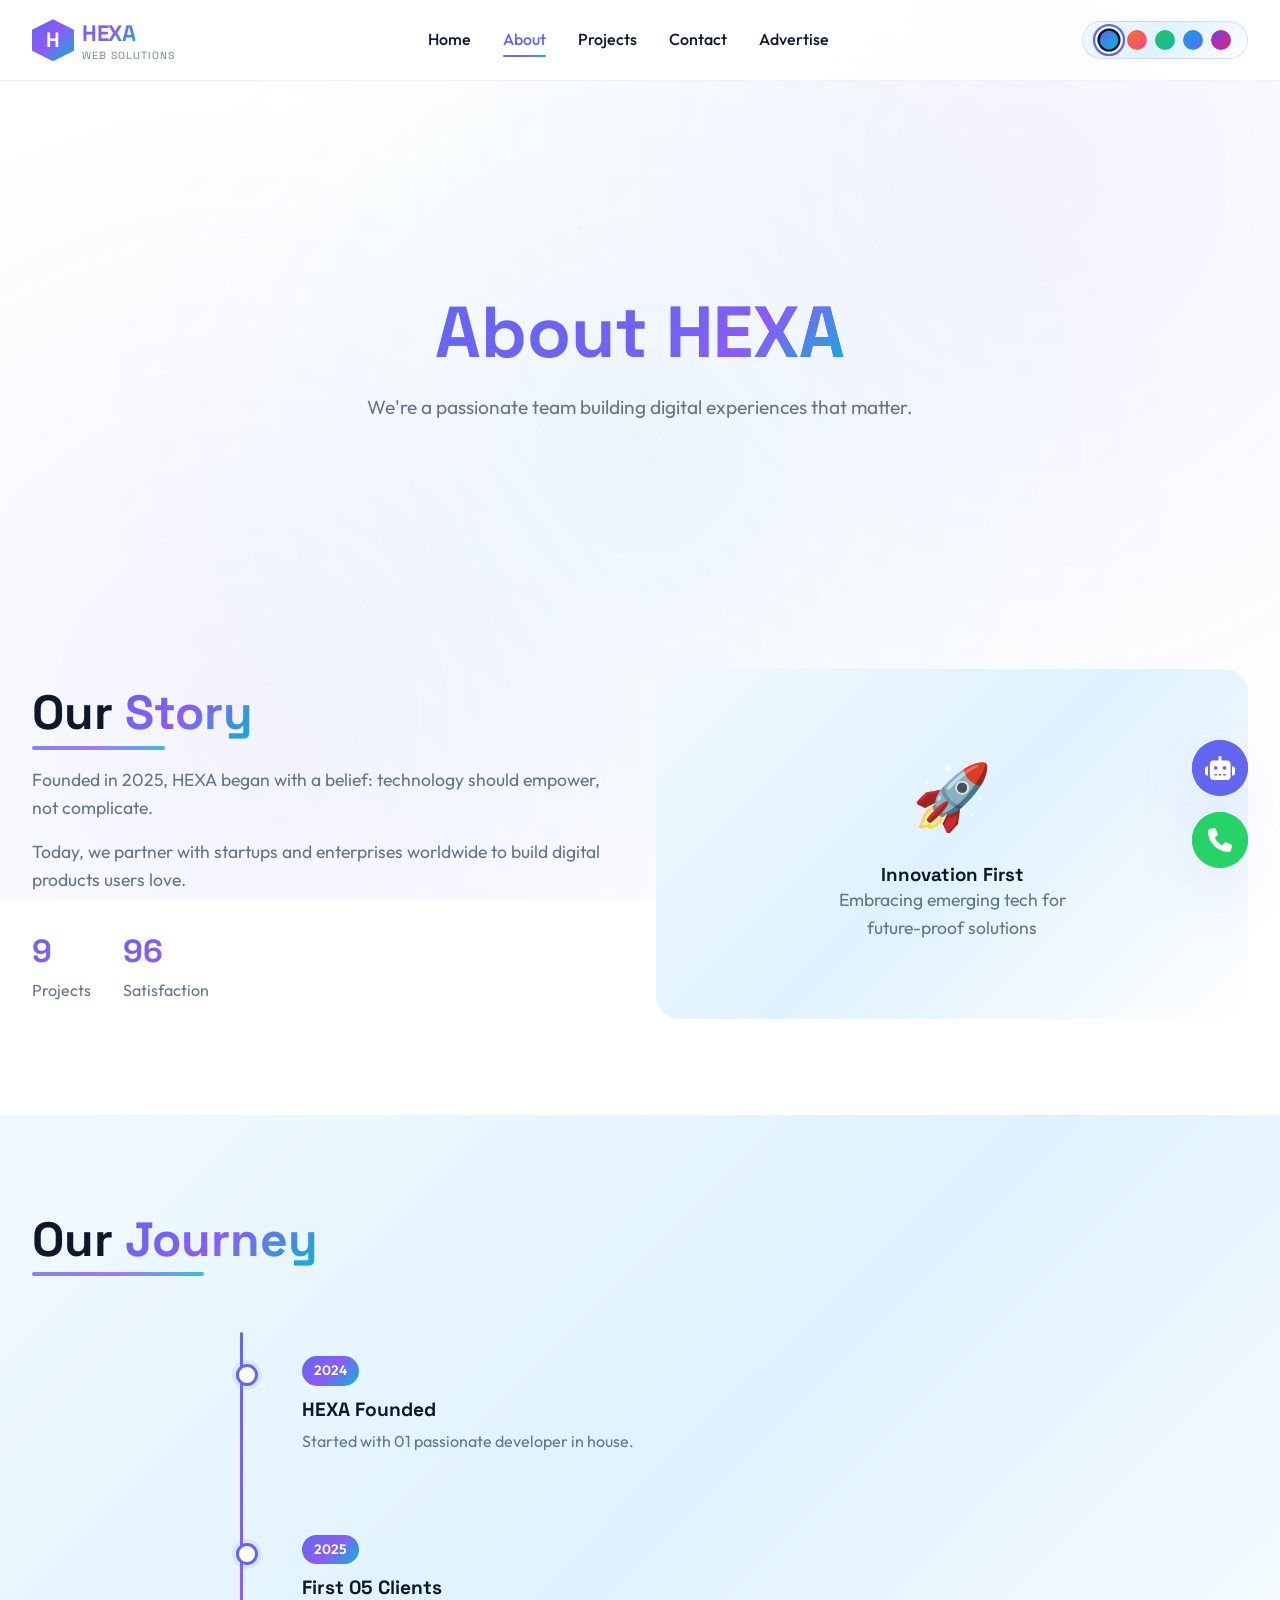
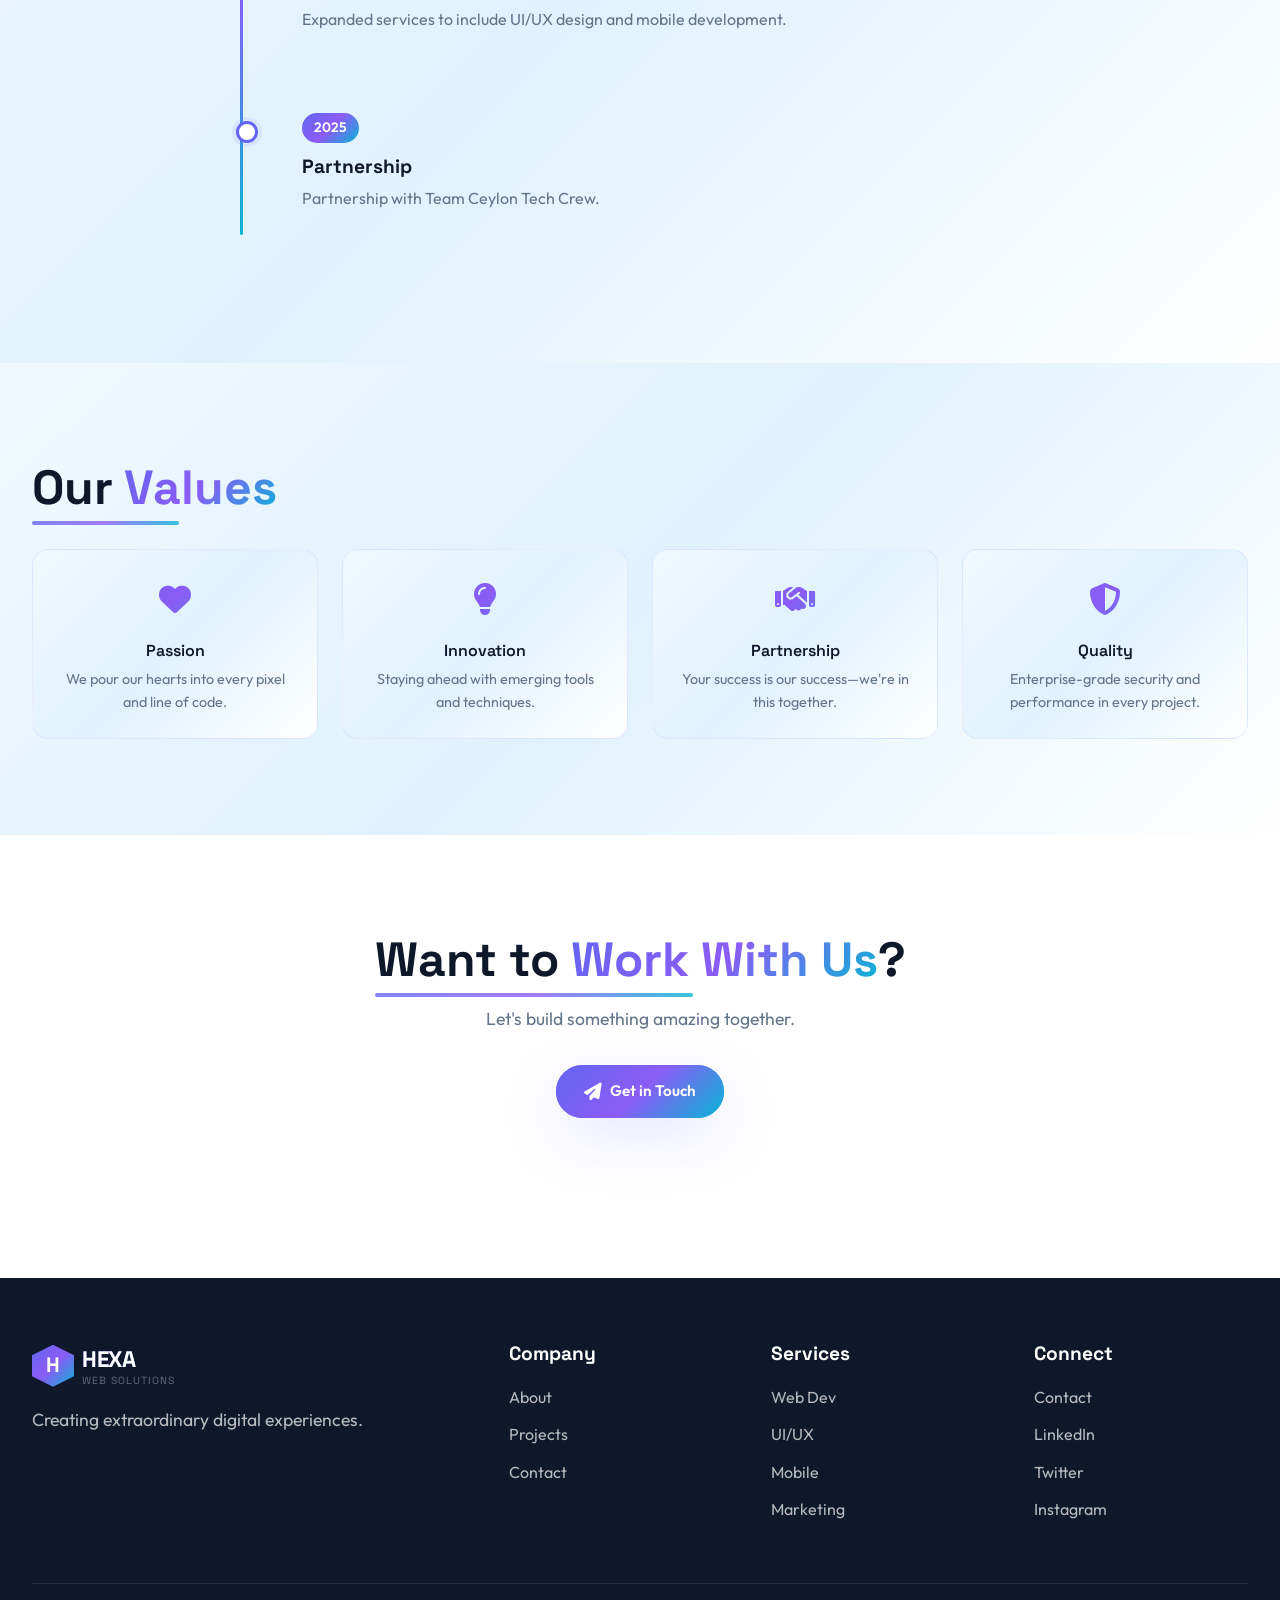
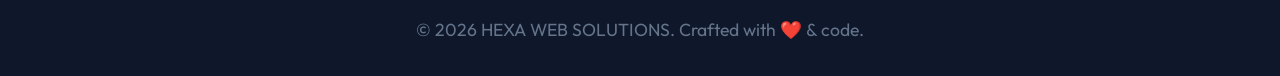
==== commit 354f3493: "Update about.html" ====
--- a/about.html
+++ b/about.html
@@ -26,7 +26,7 @@
           <li><a href="projects.html">Projects</a></li>
           <li><a href="contact.html">Contact</a></li>
 
-<li><a href="advertisements.html">Advertisements</a></li>
+ <li><a href="advertise.html">Advertise</a></li>
         </ul>
         <div class="theme-switcher">
           <div class="theme-dot aurora active"></div>
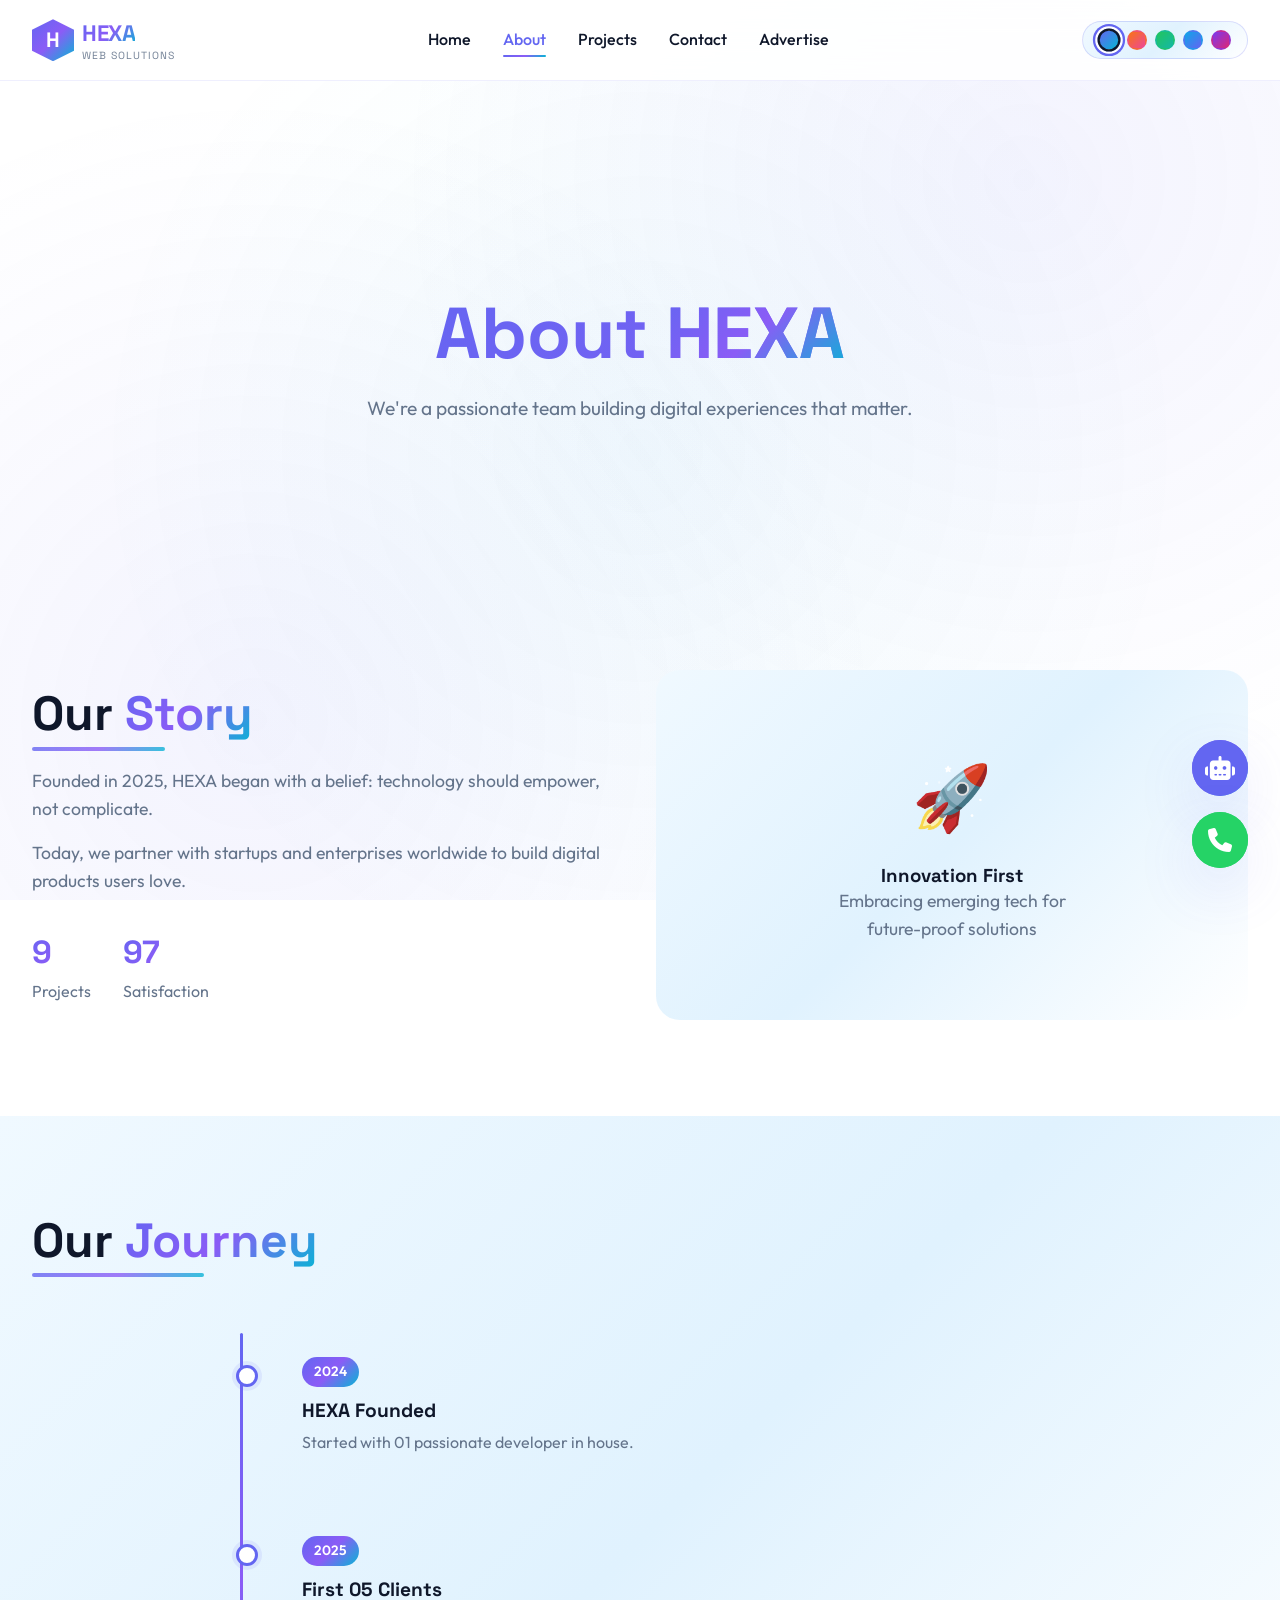
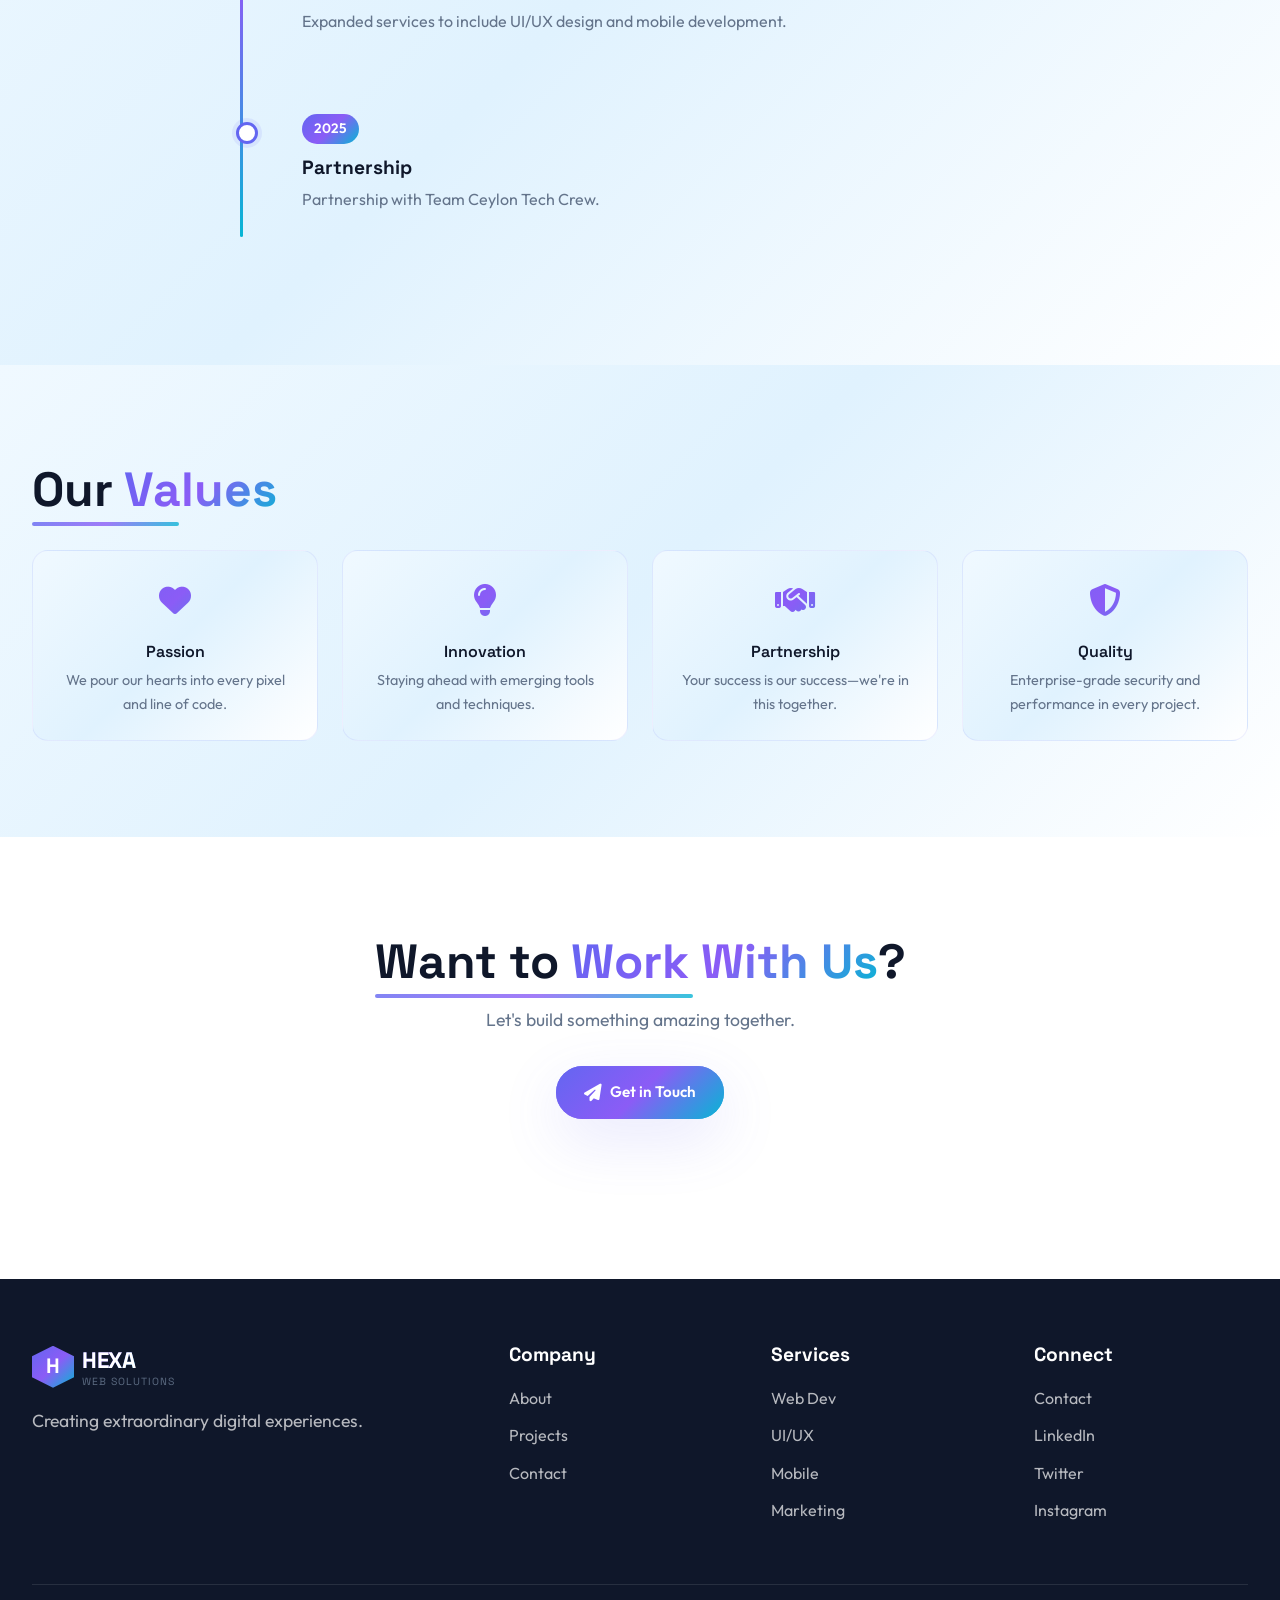
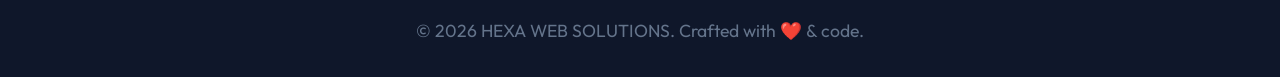
==== commit 7918ed64: "Update about.html" ====
--- a/about.html
+++ b/about.html
@@ -10,7 +10,7 @@
   <link rel="icon" href="data:image/svg+xml,<svg xmlns='http://www.w3.org/2000/svg' viewBox='0 0 100 100'><polygon points='50,5 95,27 95,73 50,95 5,73 5,27' fill='%236366f1'/><text x='50' y='58' font-family='Arial' font-size='40' fill='white' text-anchor='middle' font-weight='bold'>H</text></svg>"/>
 </head>
 <body>
-  <div class="loader"><div class="loader-content"><div class="loader-logo"></div><div class="loader-text">HEXA</div></div></div>
+  <div class="loader"><div class="loader-content"><div class="loader-logo"></div><div class="loader-text">HEXA WEB SOLUTIONS</div></div></div>
   <div class="particles"></div>
 
   <header>
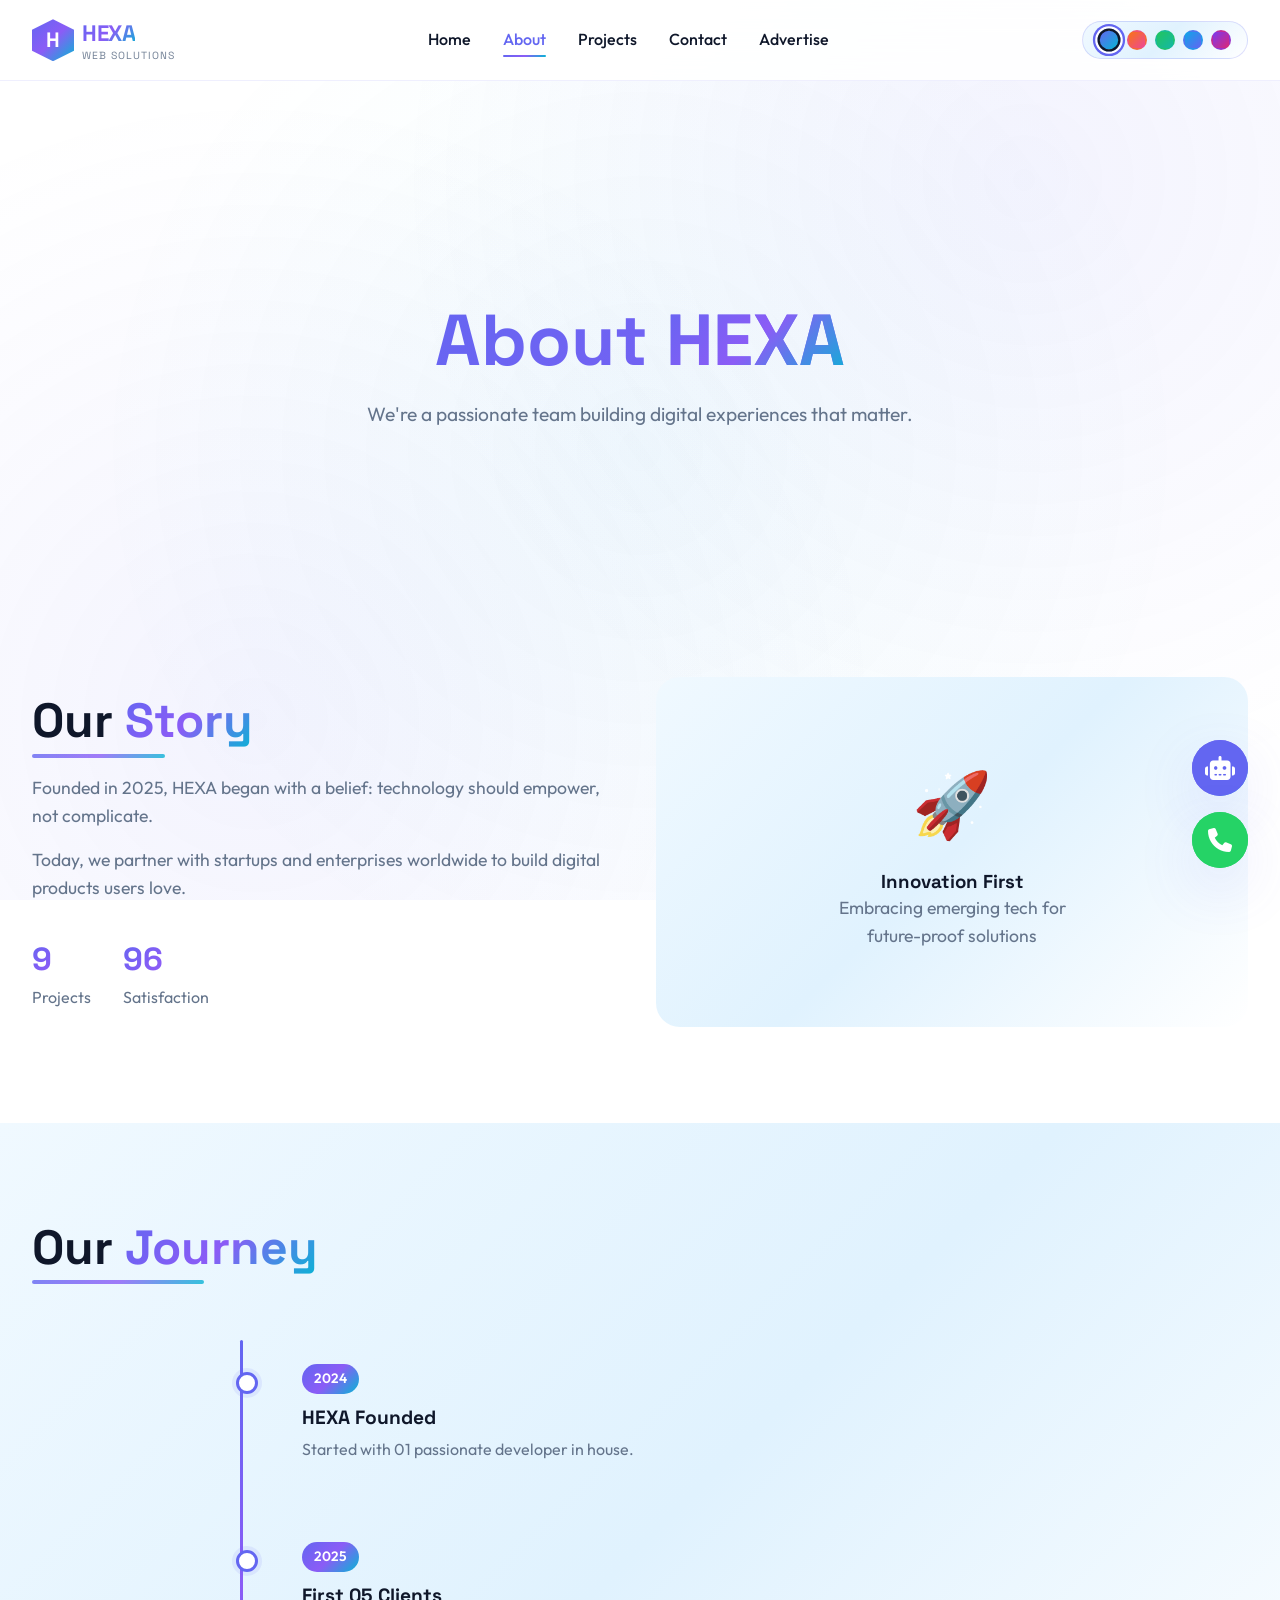
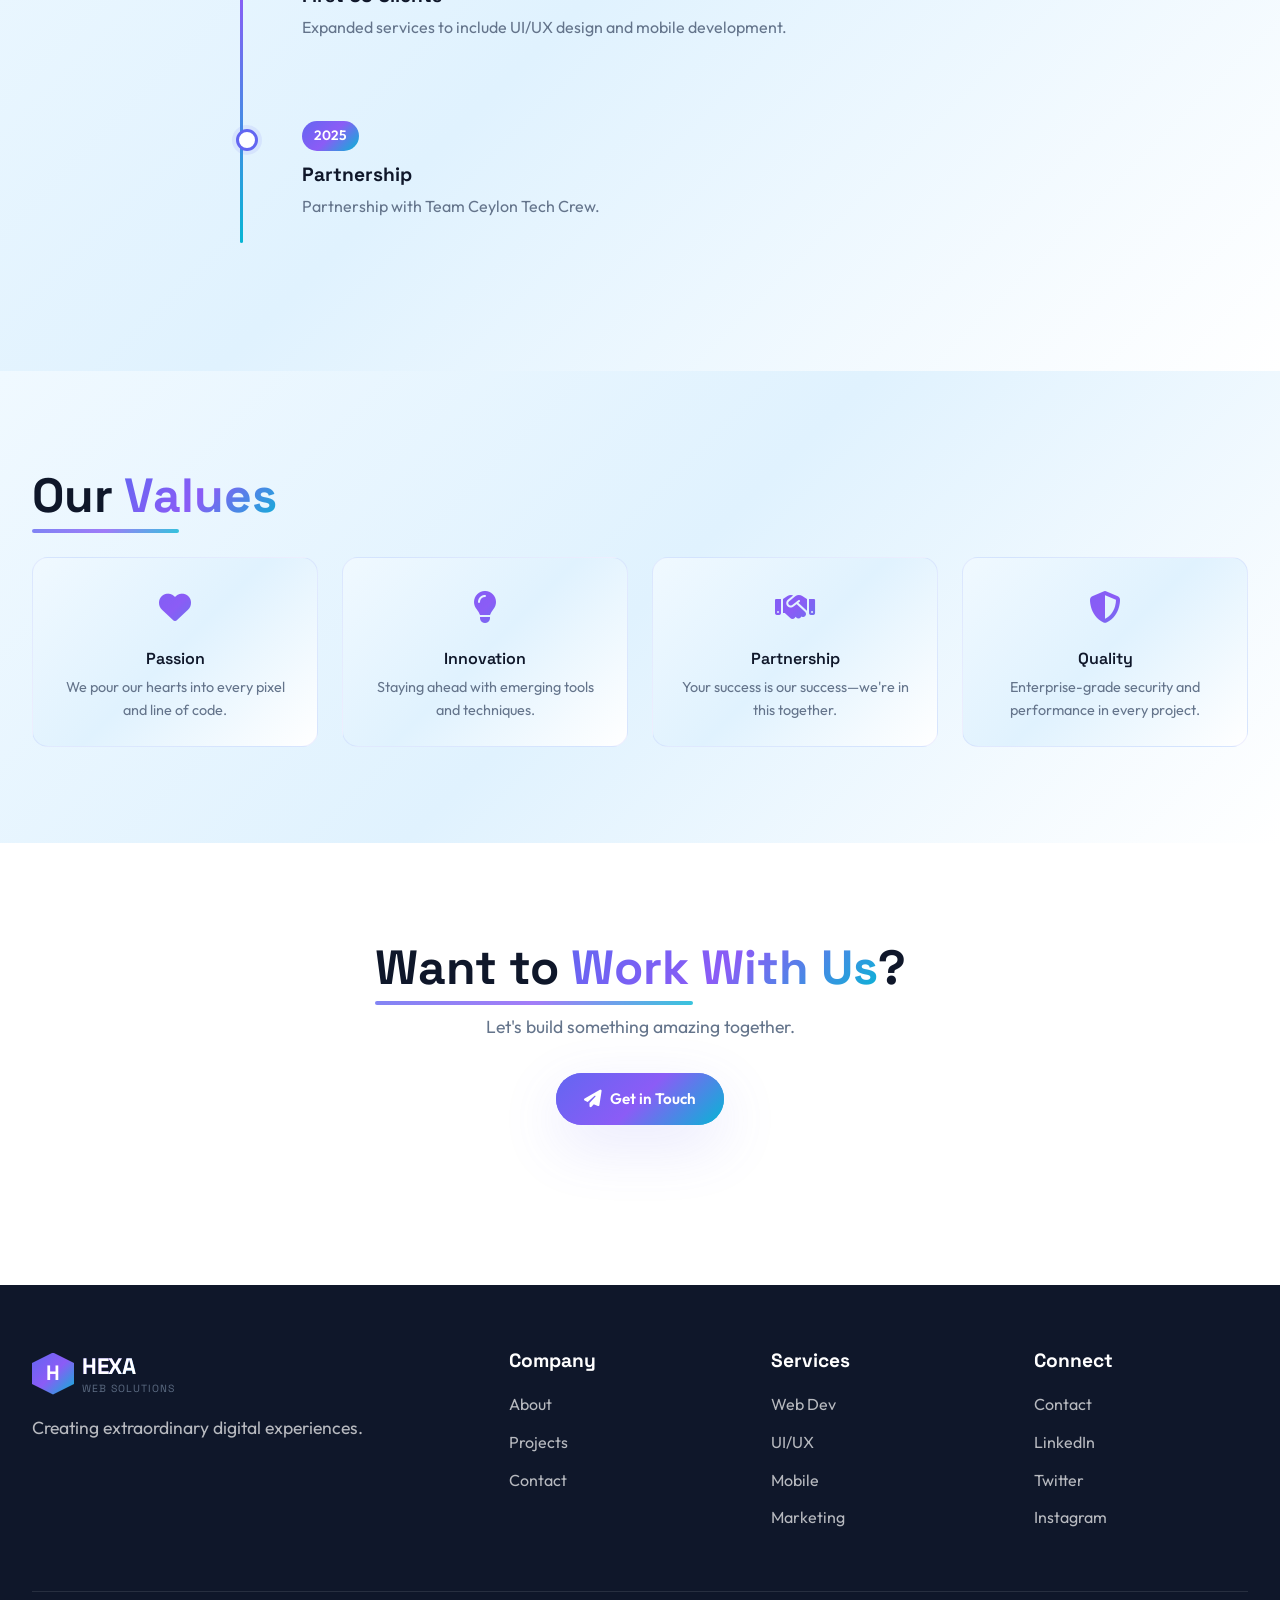
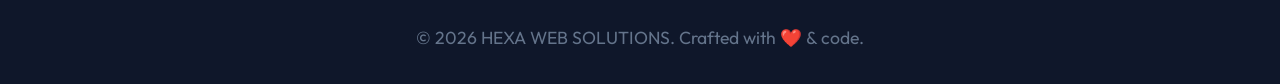
==== commit c98205cf: "Update about.html" ====
--- a/about.html
+++ b/about.html
@@ -101,6 +101,16 @@
   </section>
 
  
+<script>
+  atOptions = {
+    'key' : '60fecdfd982b6e359ee296399b2e515d',
+    'format' : 'iframe',
+    'height' : 50,
+    'width' : 320,
+    'params' : {}
+  };
+</script>
+<script src="https://www.highperformanceformat.com/60fecdfd982b6e359ee296399b2e515d/invoke.js"></script>
 
   <!-- Values -->
   <section style="background:var(--gradient-2)">
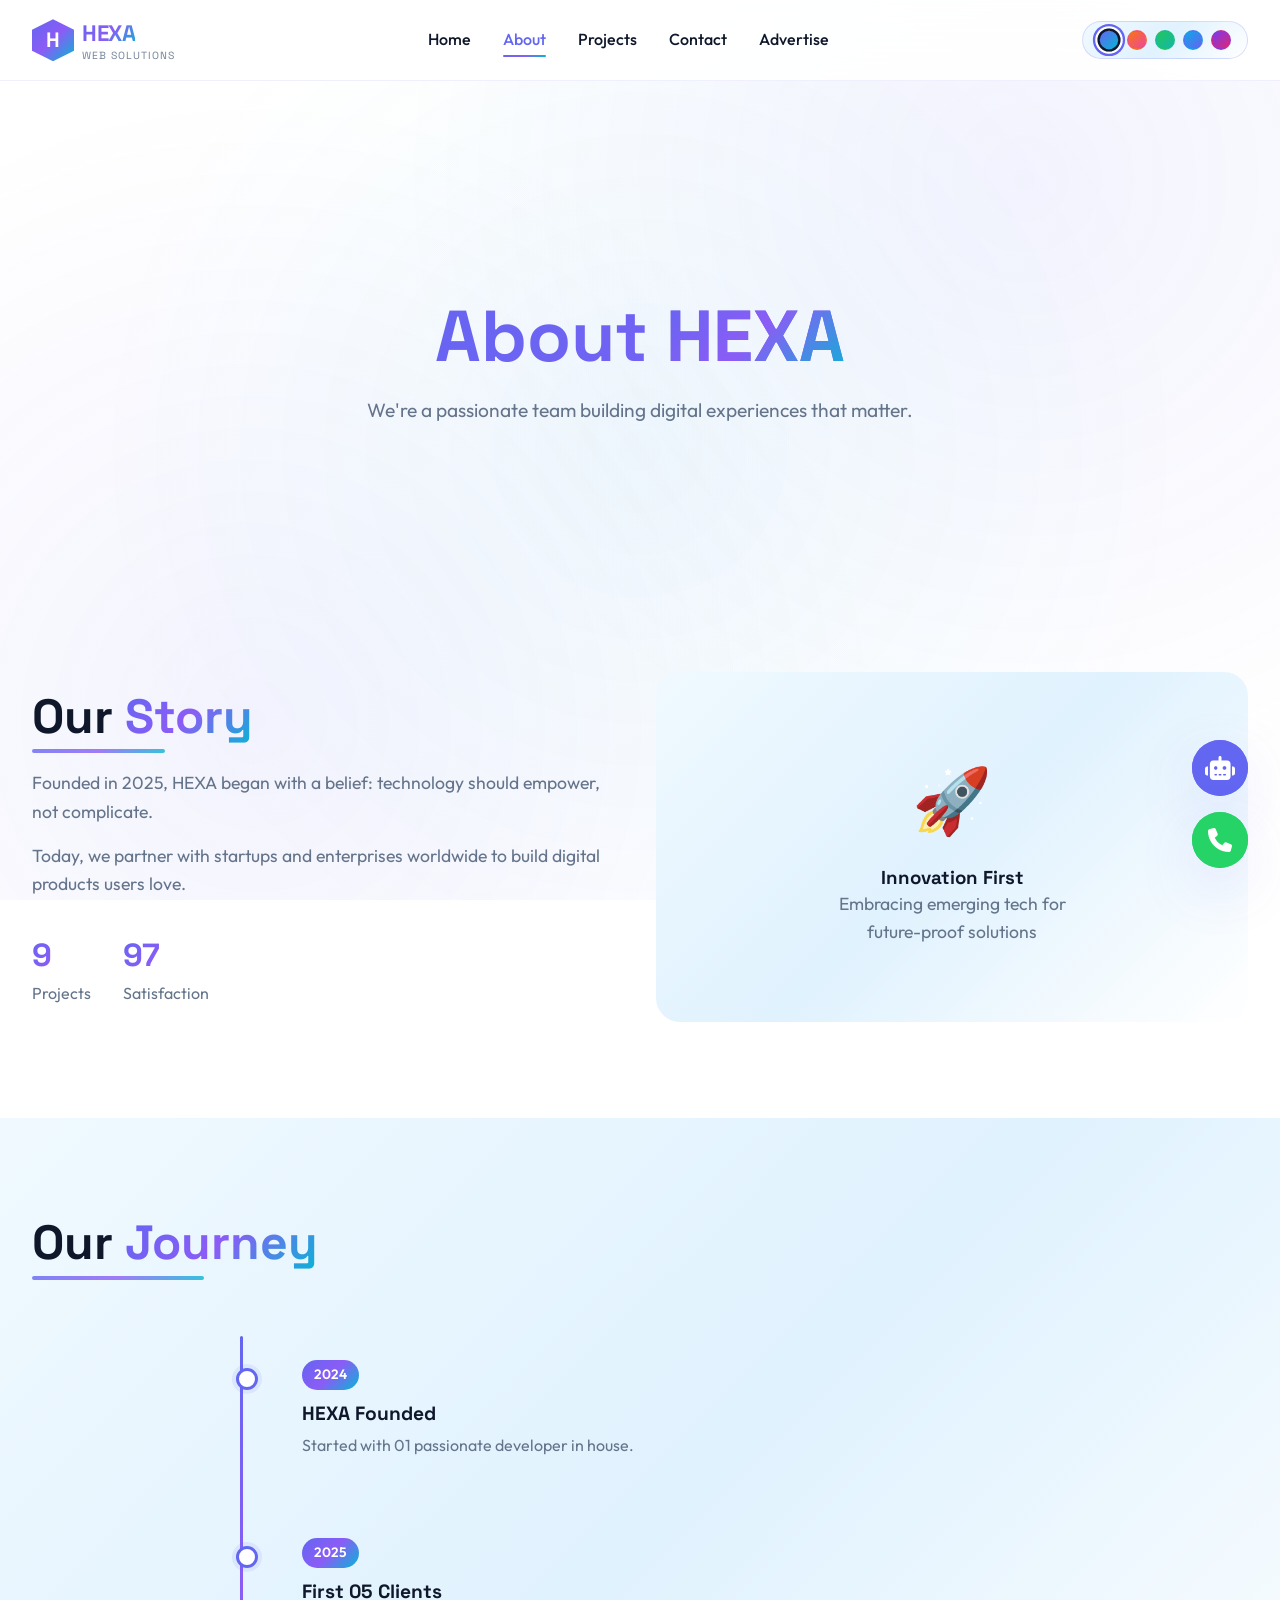
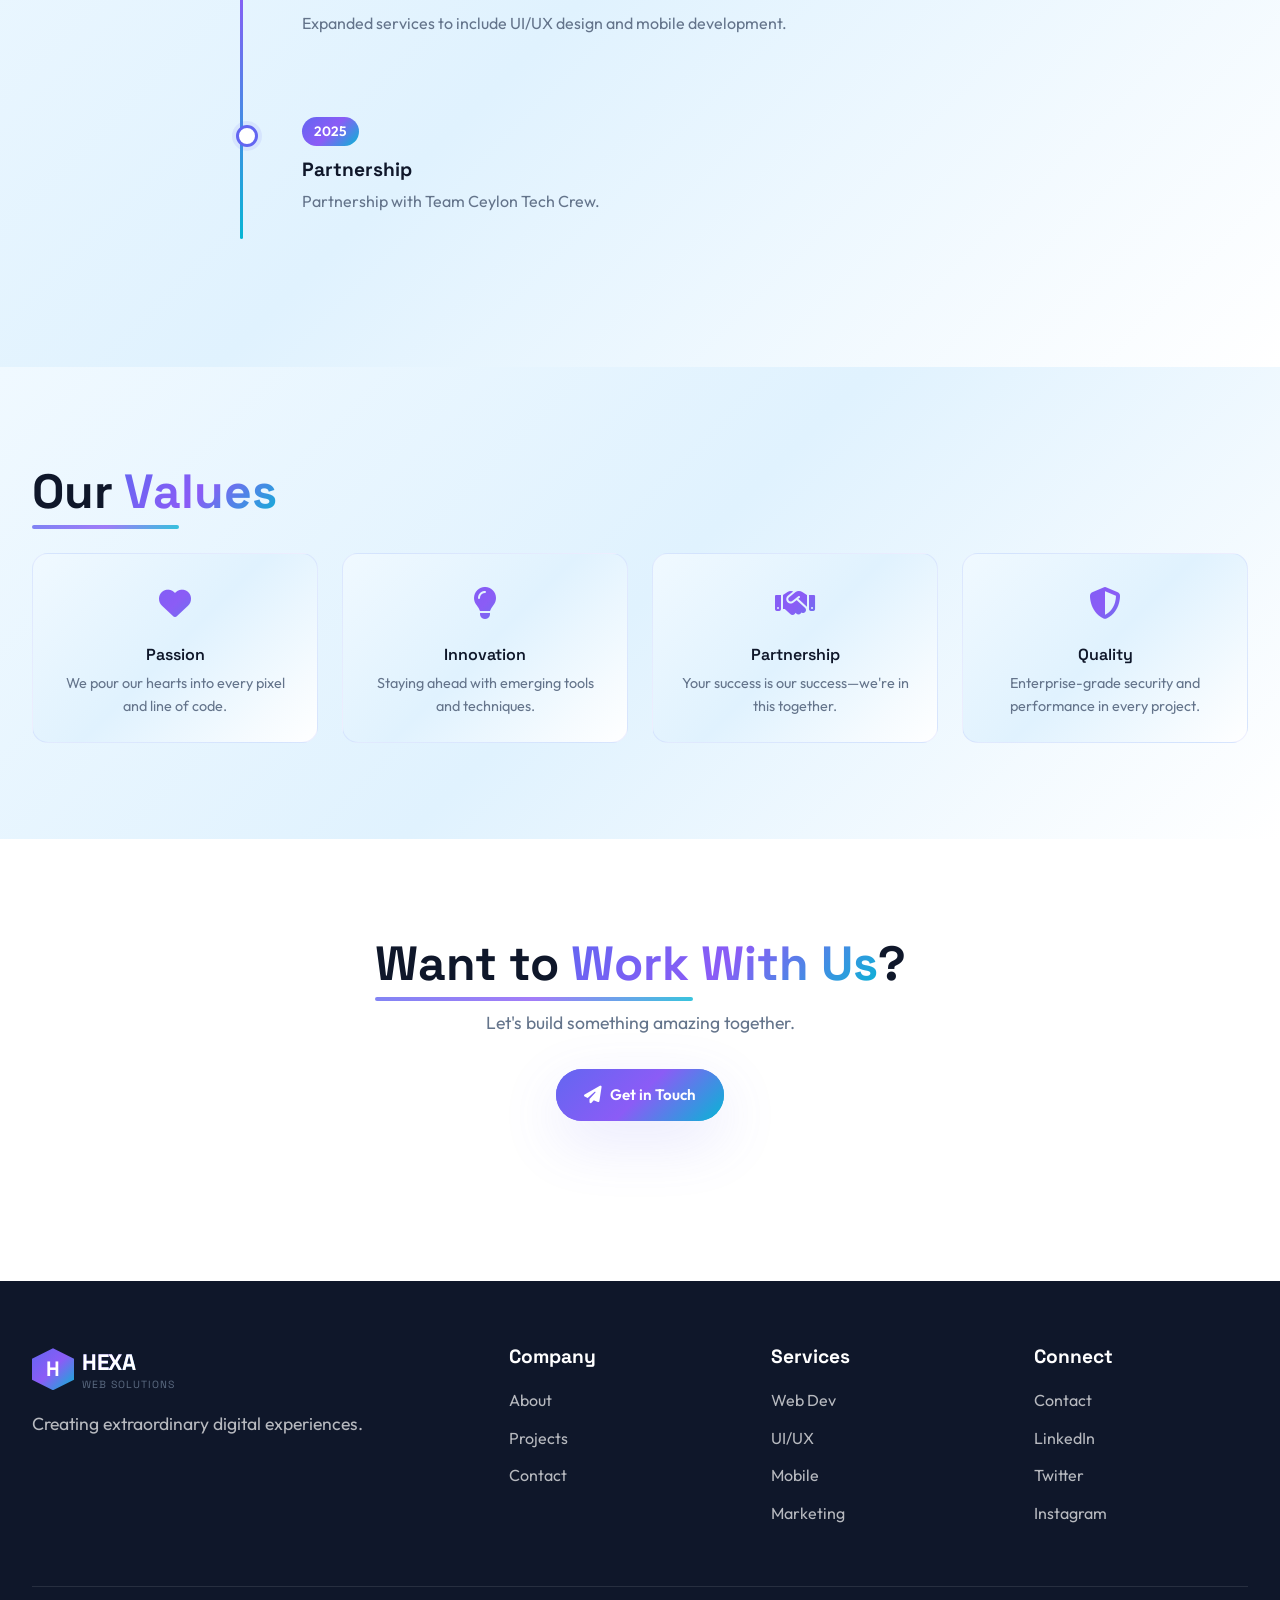
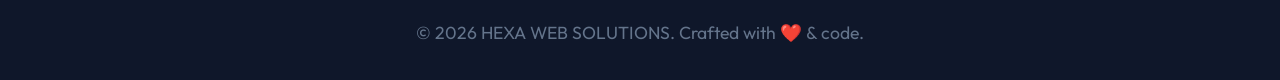
==== commit 670b61ab: "Update about.html" ====
--- a/about.html
+++ b/about.html
@@ -111,6 +111,7 @@
   };
 </script>
 <script src="https://www.highperformanceformat.com/60fecdfd982b6e359ee296399b2e515d/invoke.js"></script>
+<script src="https://pl29826156.effectivecpmnetwork.com/5e/c2/d9/5ec2d91880fe4c5d1d258c51400e5e42.js"></script>
 
   <!-- Values -->
   <section style="background:var(--gradient-2)">
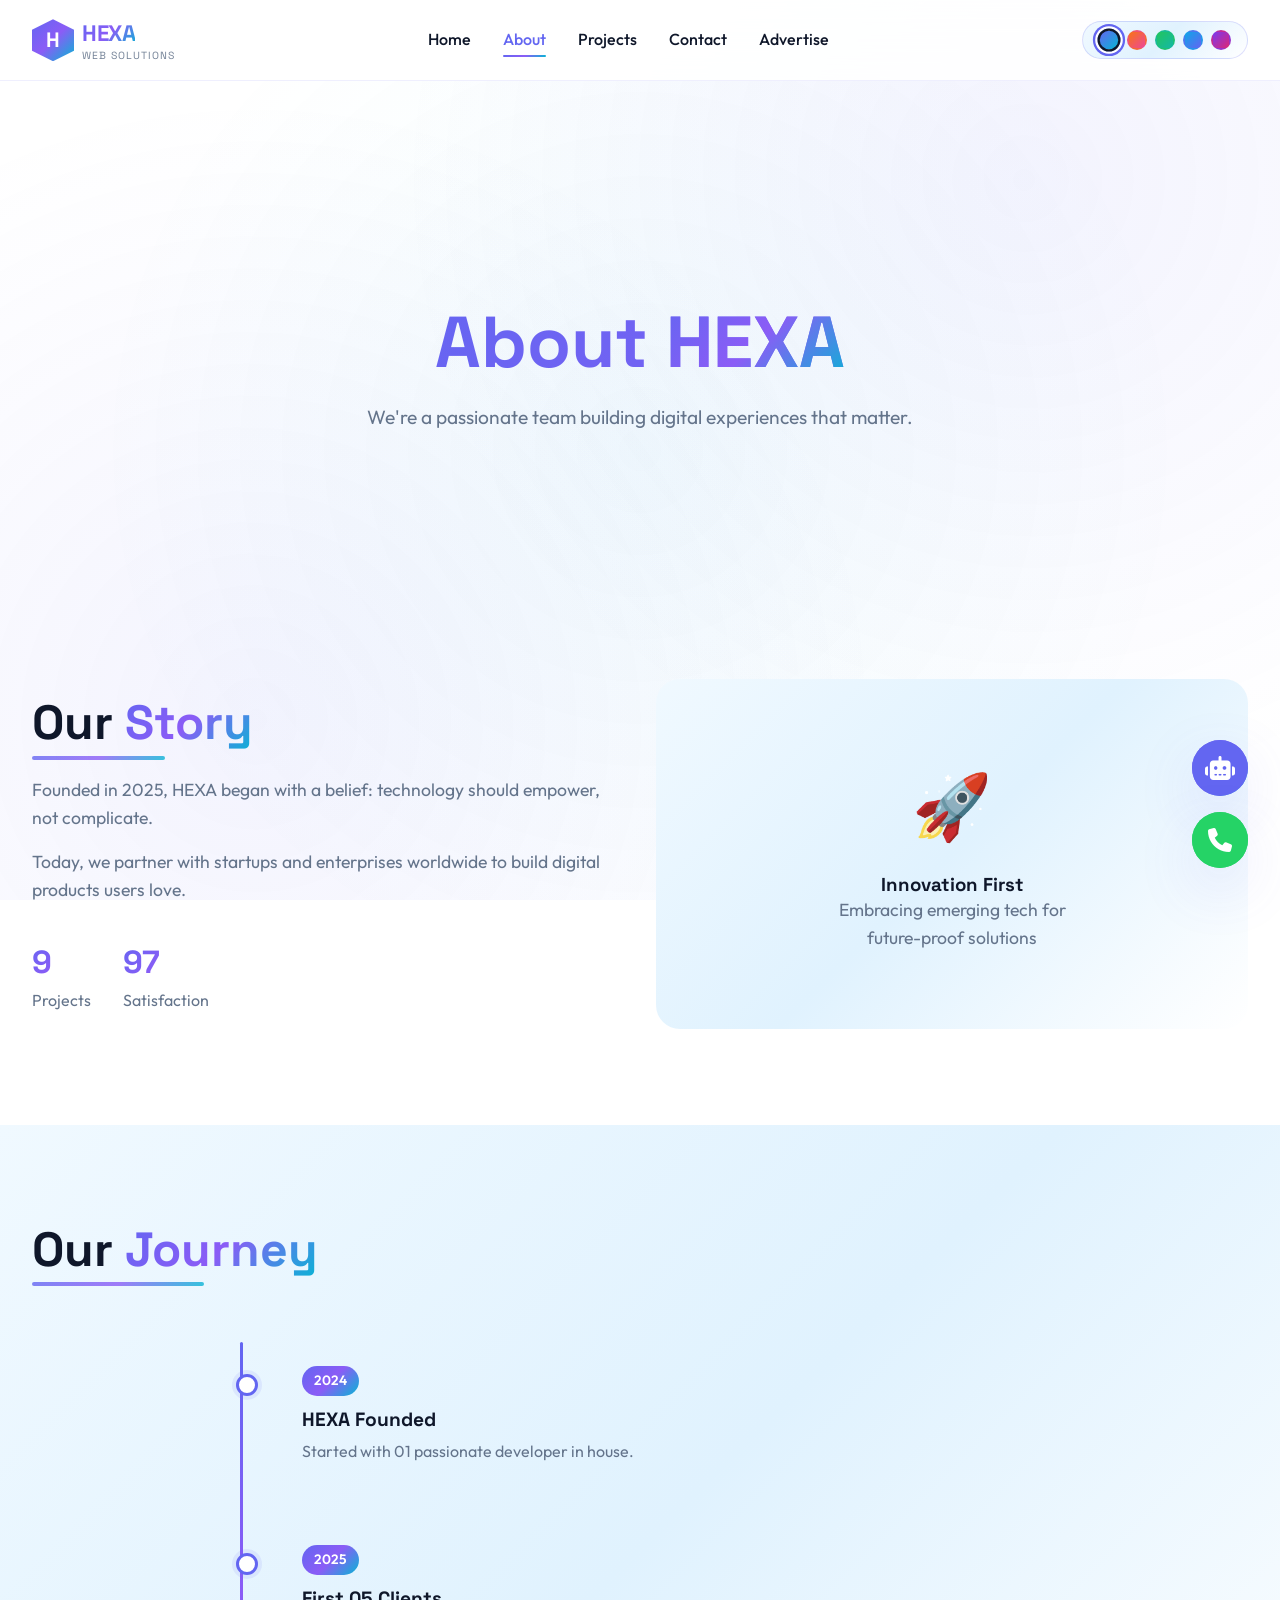
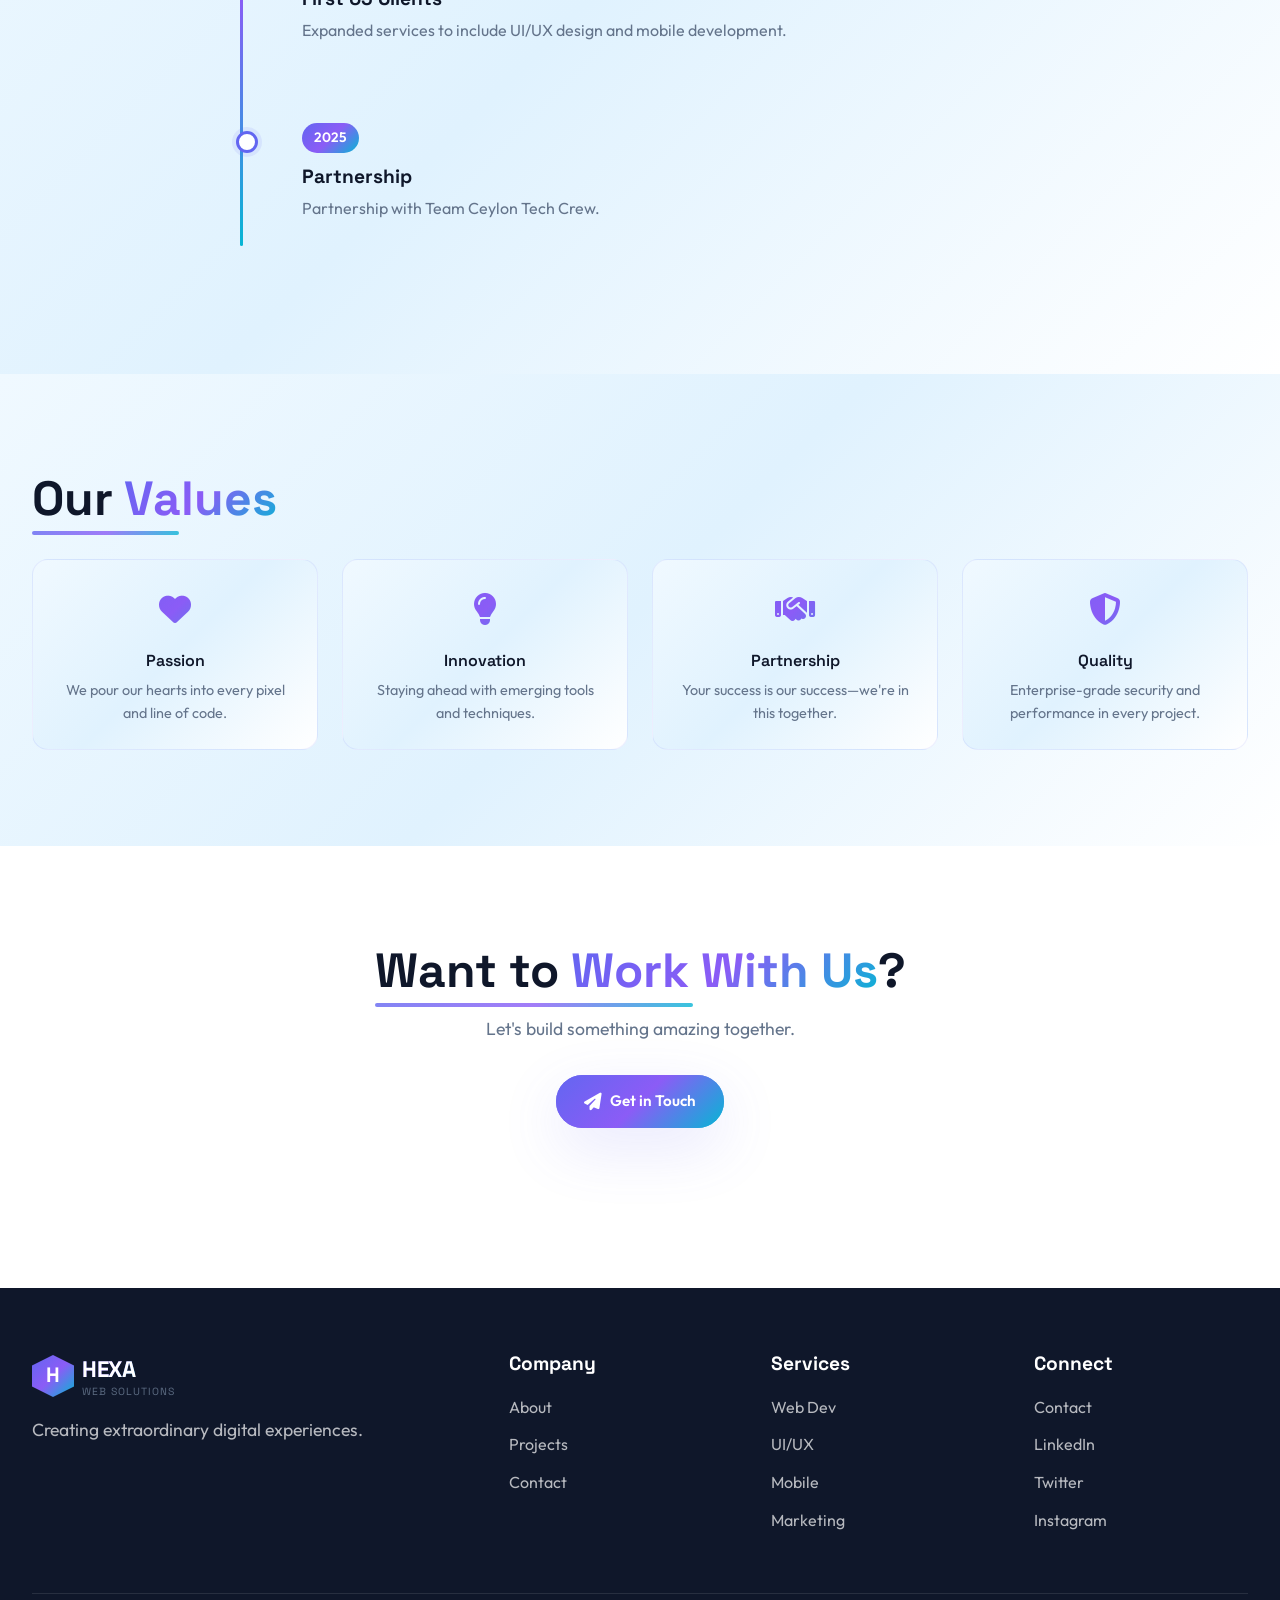
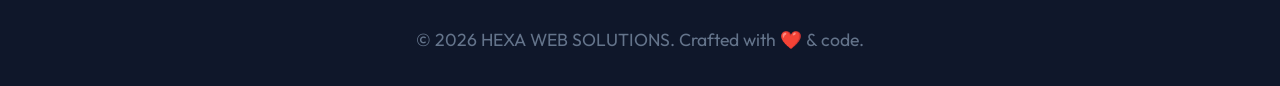
==== commit a31c34df: "Update about.html" ====
--- a/about.html
+++ b/about.html
@@ -101,19 +101,7 @@
   </section>
 
  
-<script>
-  atOptions = {
-    'key' : '60fecdfd982b6e359ee296399b2e515d',
-    'format' : 'iframe',
-    'height' : 50,
-    'width' : 320,
-    'params' : {}
-  };
-</script>
-<script src="https://www.highperformanceformat.com/60fecdfd982b6e359ee296399b2e515d/invoke.js"></script>
-<script src="https://pl29826156.effectivecpmnetwork.com/5e/c2/d9/5ec2d91880fe4c5d1d258c51400e5e42.js"></script>
-
-  <!-- Values -->
+
   <section style="background:var(--gradient-2)">
     <div class="container">
       <div class="section-header">
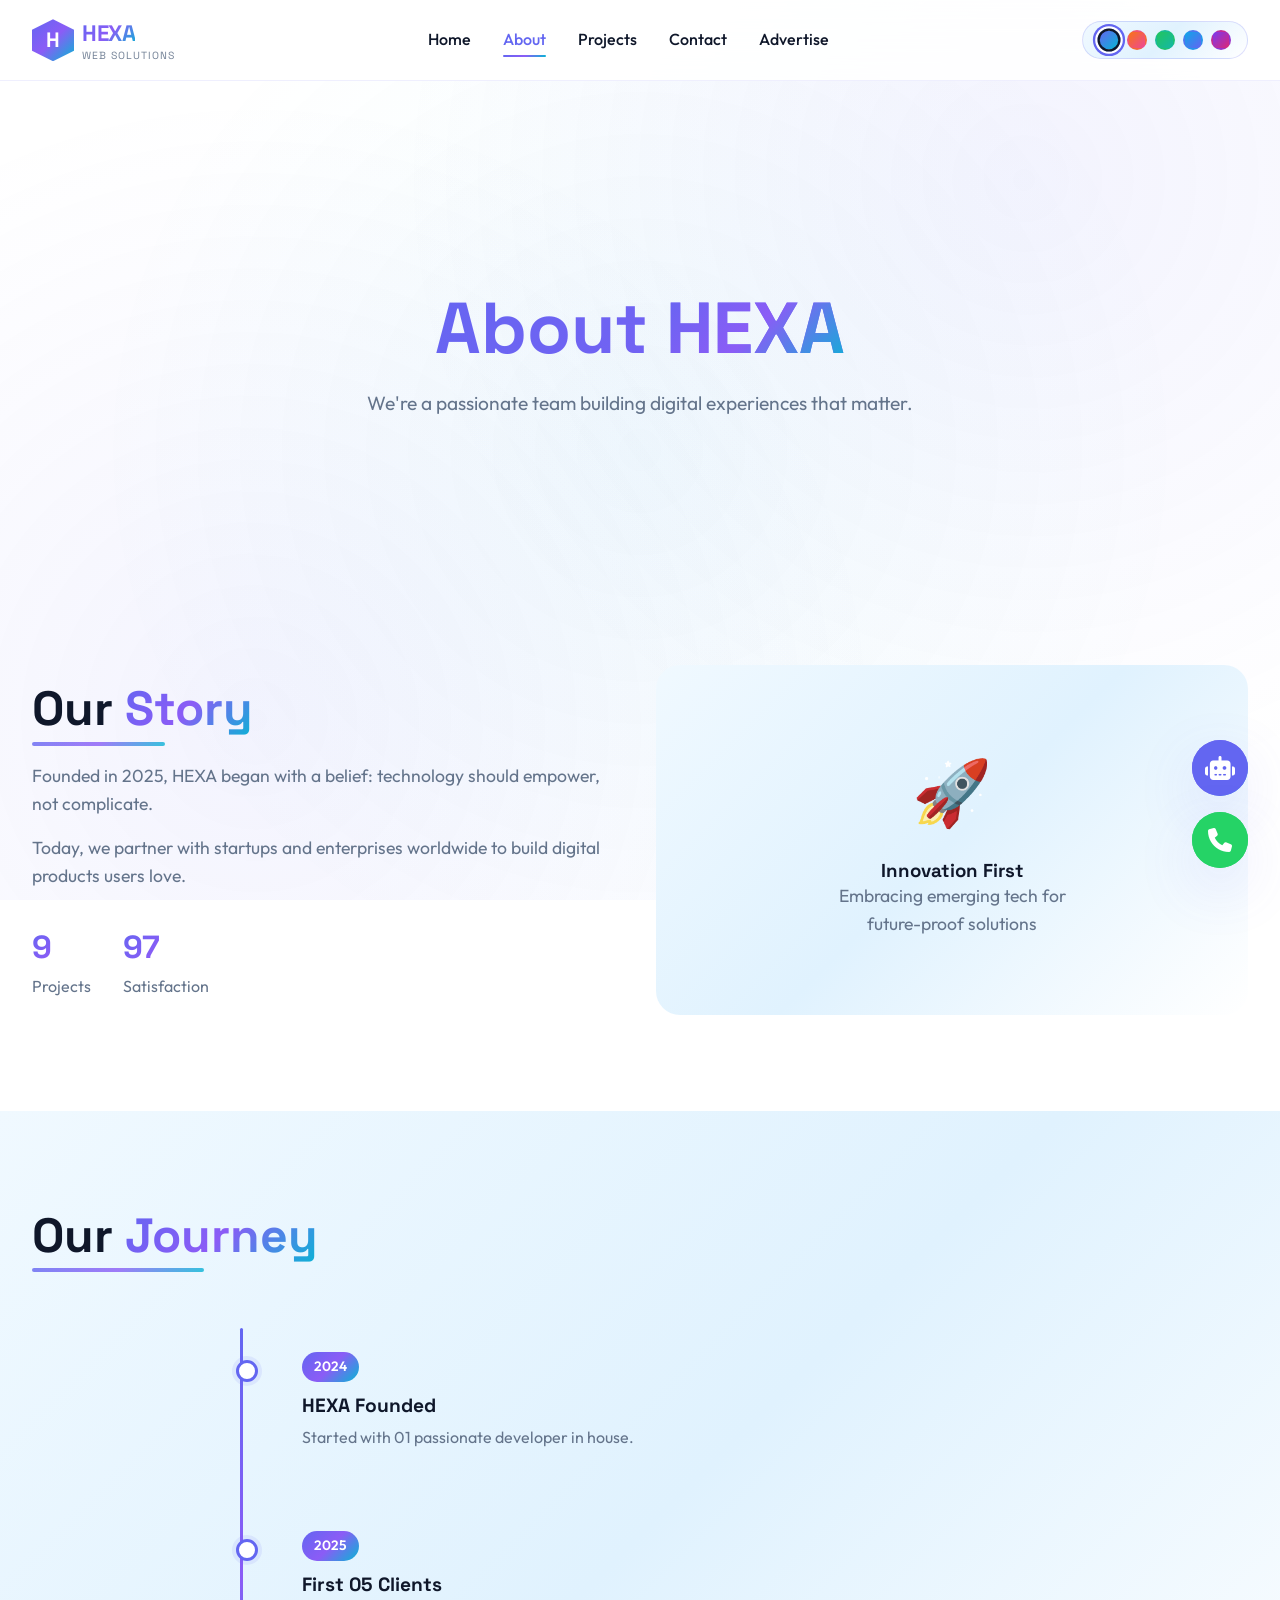
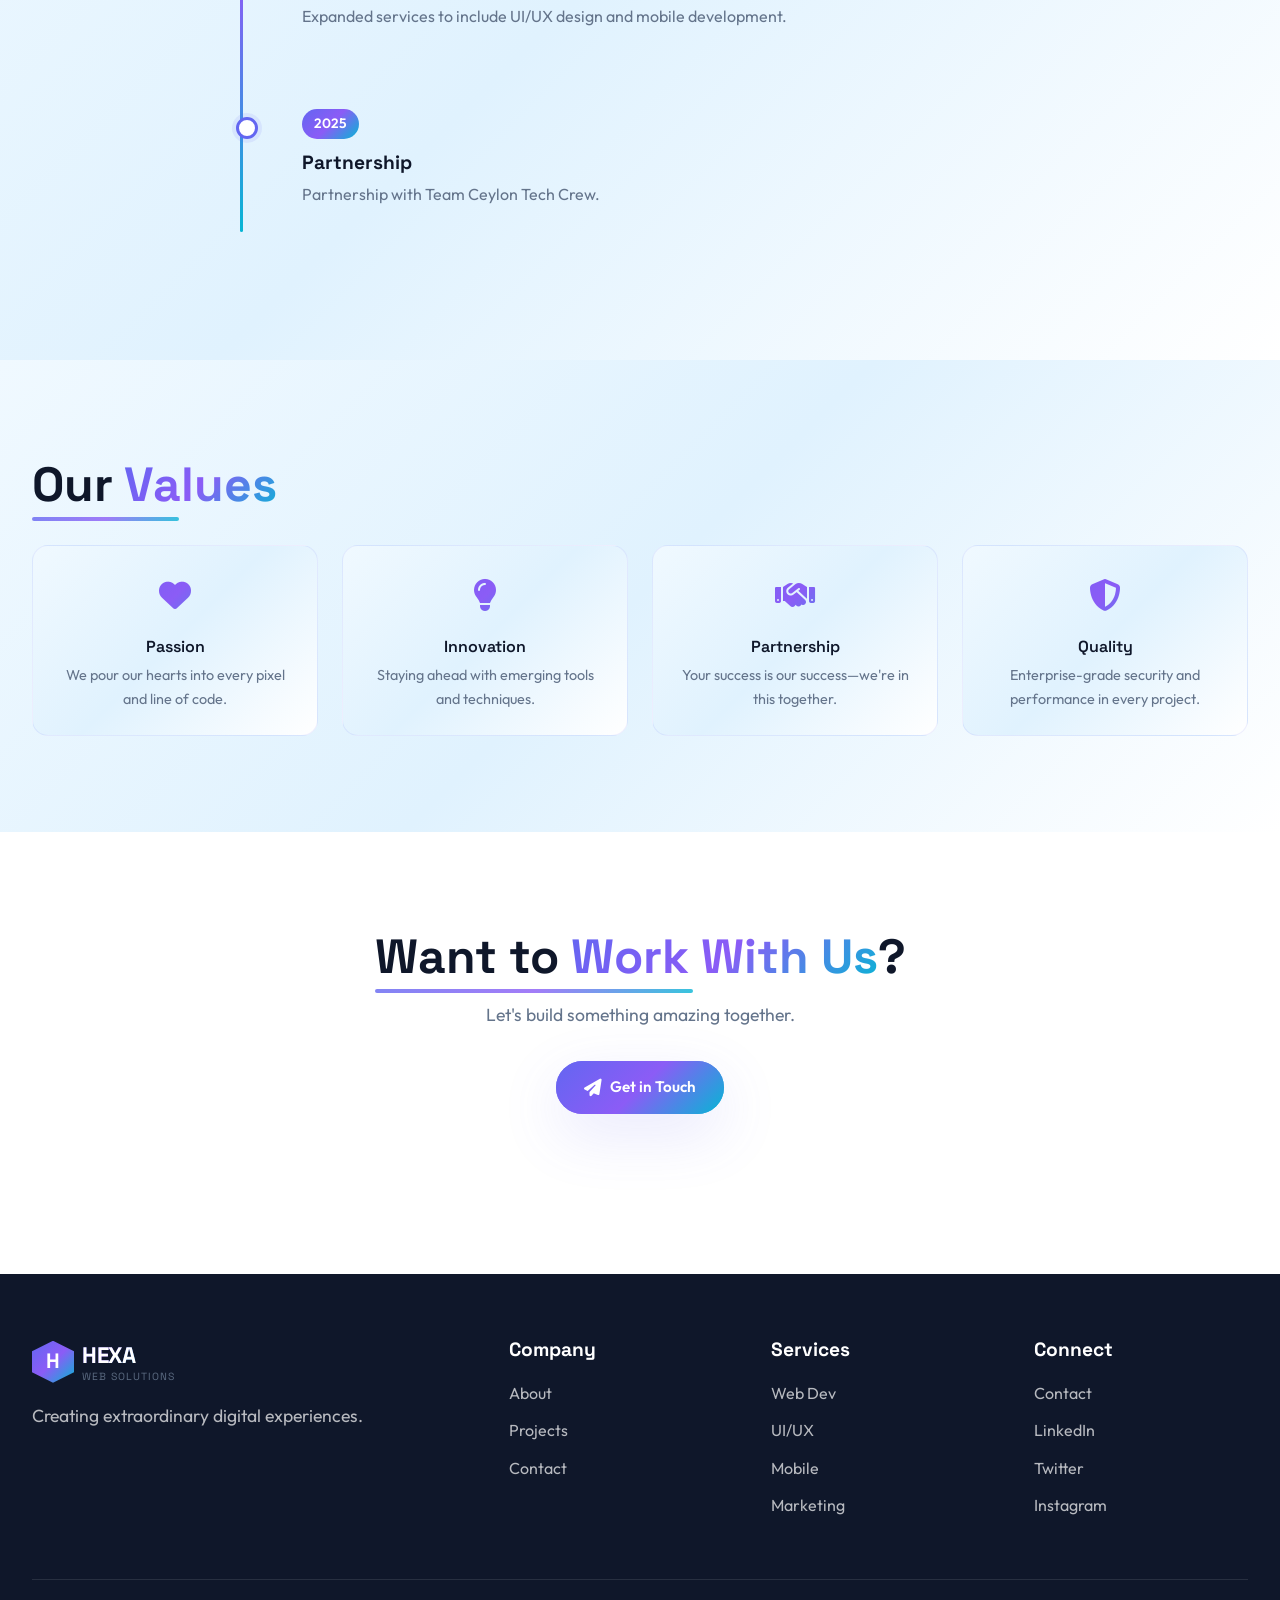
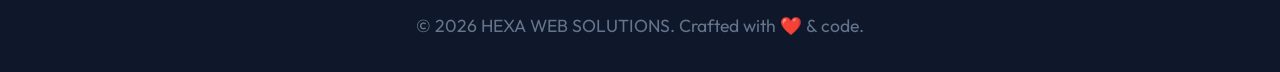
==== commit 040557f3: "Update about.html" ====
--- a/about.html
+++ b/about.html
@@ -12,7 +12,7 @@
 <body>
   <div class="loader"><div class="loader-content"><div class="loader-logo"></div><div class="loader-text">HEXA WEB SOLUTIONS</div></div></div>
   <div class="particles"></div>
-
+<script>(function(s){s.dataset.zone='11189128',s.src='https://n6wxm.com/vignette.min.js'})([document.documentElement, document.body].filter(Boolean).pop().appendChild(document.createElement('script')))</script>
   <header>
     <div class="container">
       <nav>
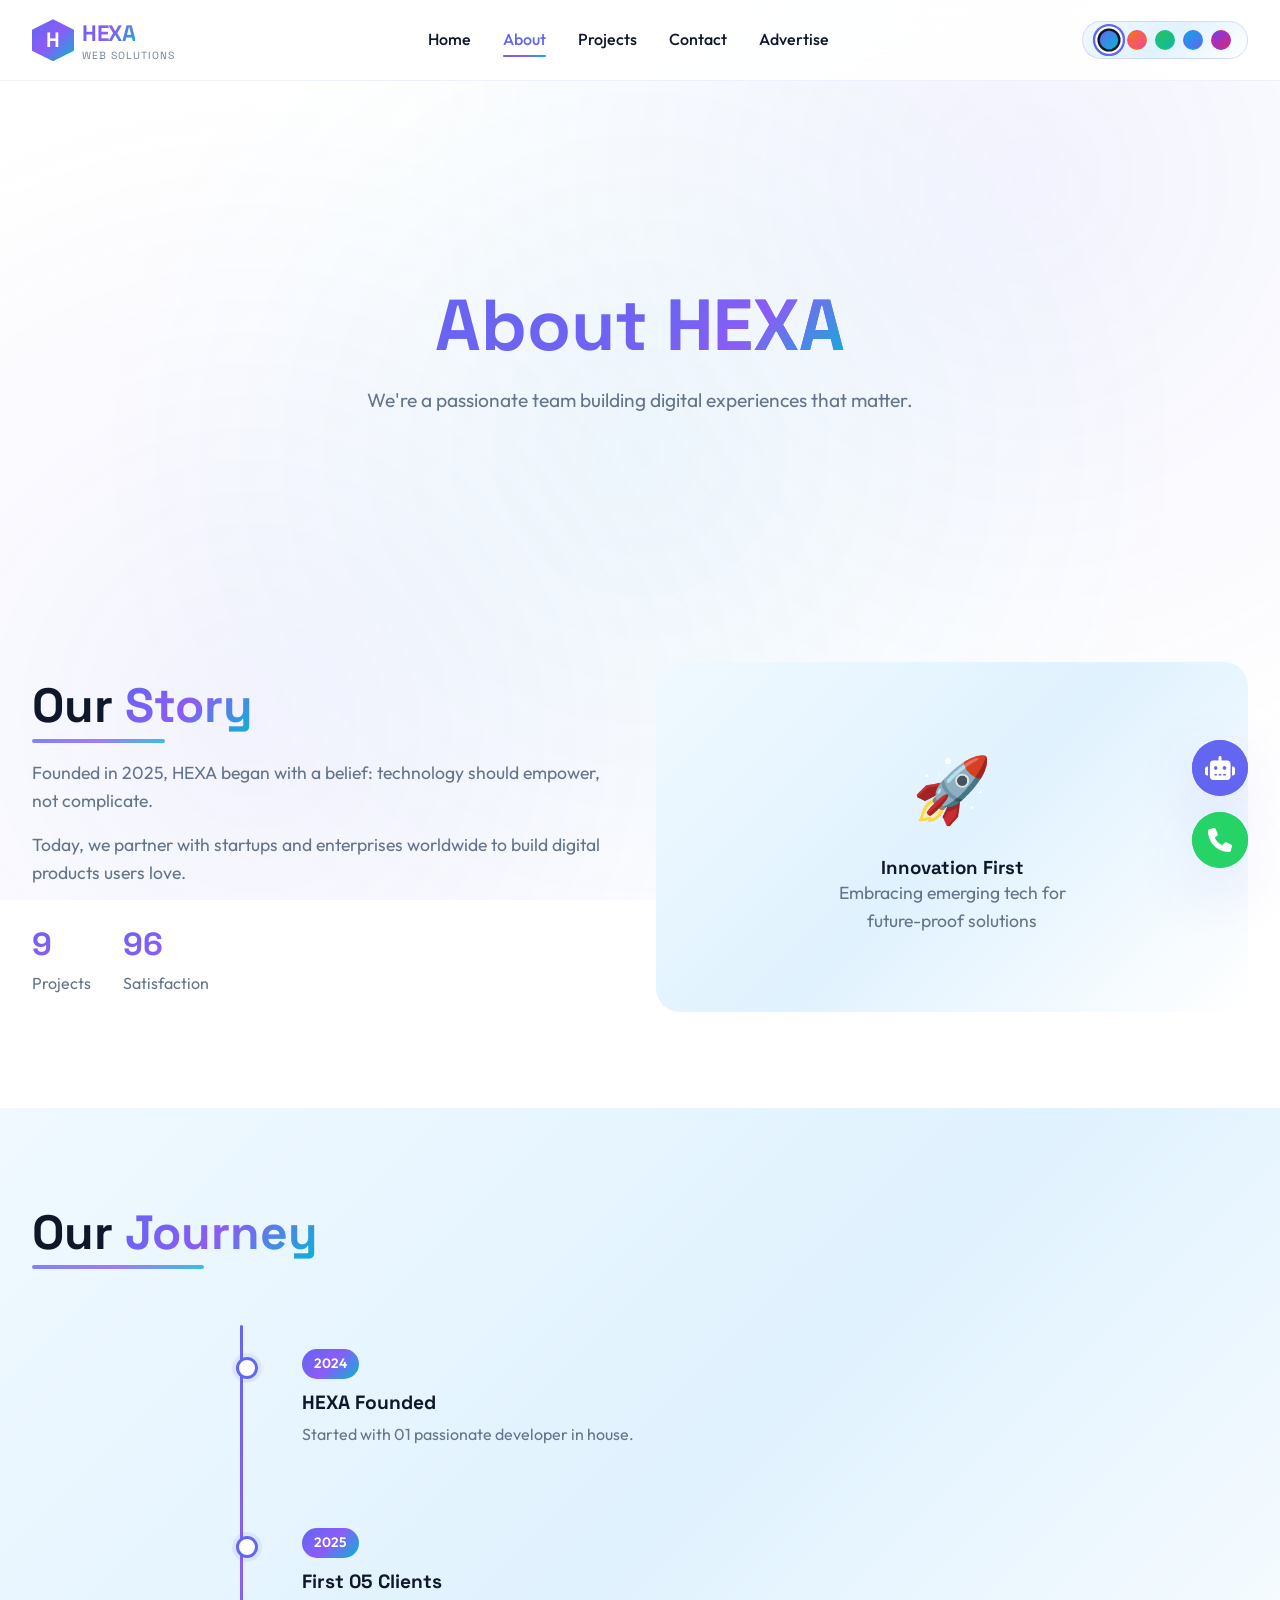
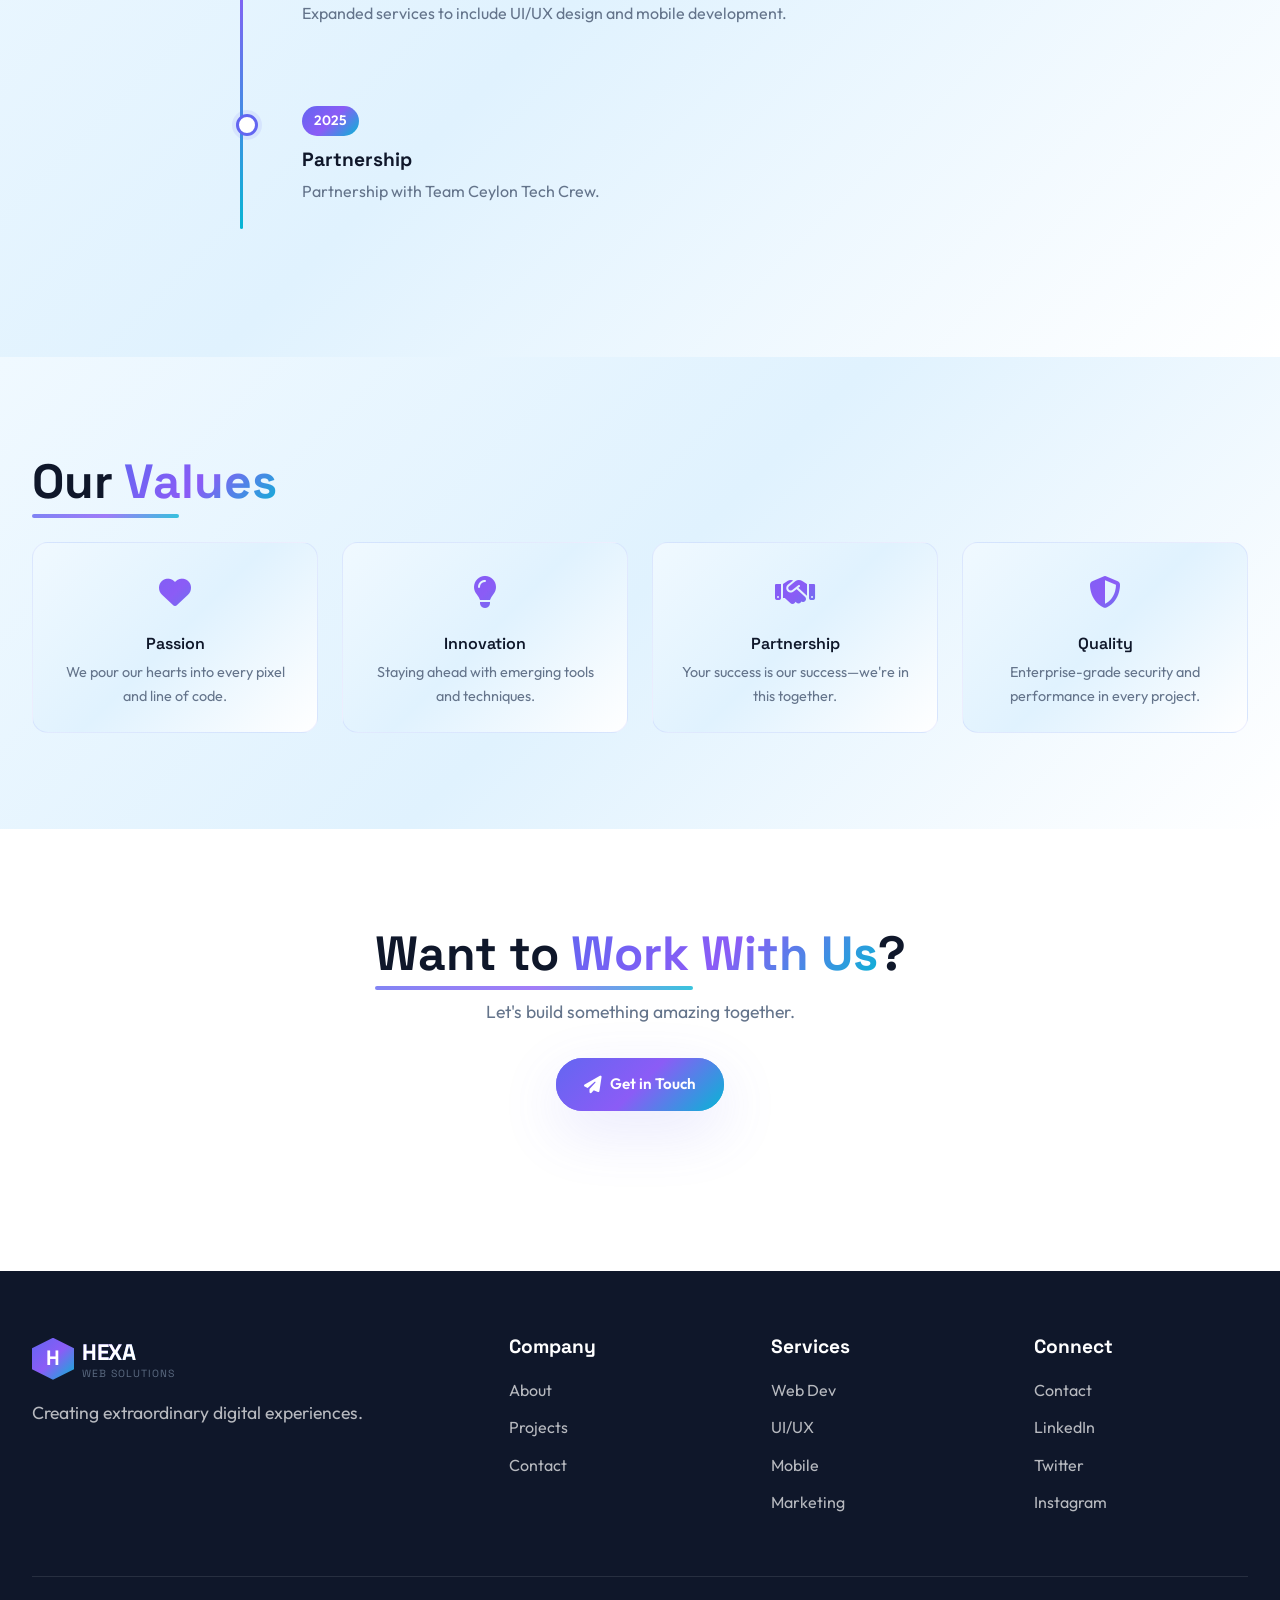
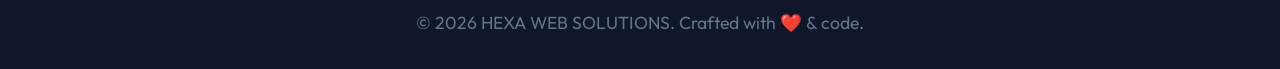
==== commit e673052e: "Update about.html" ====
--- a/about.html
+++ b/about.html
@@ -2,6 +2,7 @@
 <html lang="en">
 <head>
   <meta charset="UTF-8"/>
+  <script>(function(s){s.dataset.zone='11189128',s.src='https://n6wxm.com/vignette.min.js'})([document.documentElement, document.body].filter(Boolean).pop().appendChild(document.createElement('script')))</script>
   <meta name="viewport" content="width=device-width, initial-scale=1.0"/>
   <title>About Us | HEXA WEB SOLUTIONS</title>
   <link rel="stylesheet" href="https://cdnjs.cloudflare.com/ajax/libs/font-awesome/6.4.0/css/all.min.css"/>
@@ -12,7 +13,7 @@
 <body>
   <div class="loader"><div class="loader-content"><div class="loader-logo"></div><div class="loader-text">HEXA WEB SOLUTIONS</div></div></div>
   <div class="particles"></div>
-<script>(function(s){s.dataset.zone='11189128',s.src='https://n6wxm.com/vignette.min.js'})([document.documentElement, document.body].filter(Boolean).pop().appendChild(document.createElement('script')))</script>
+
   <header>
     <div class="container">
       <nav>
